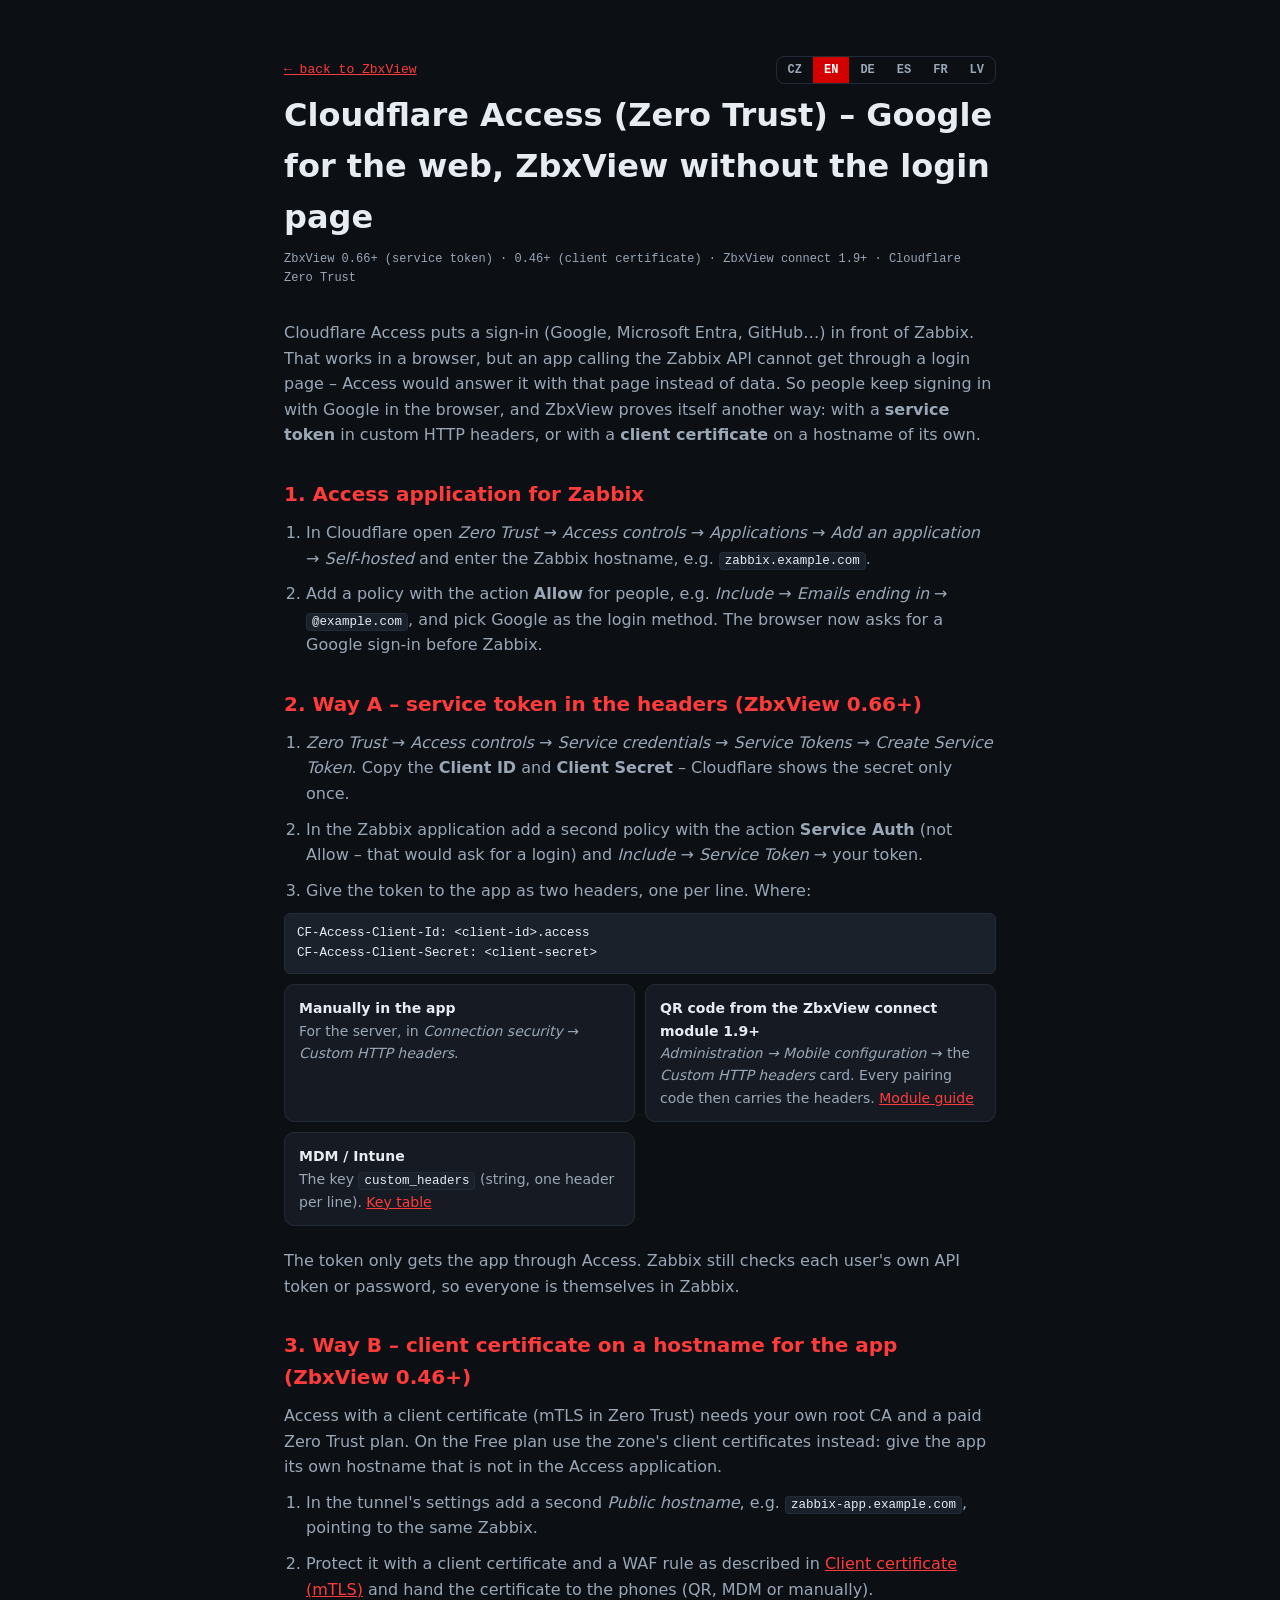
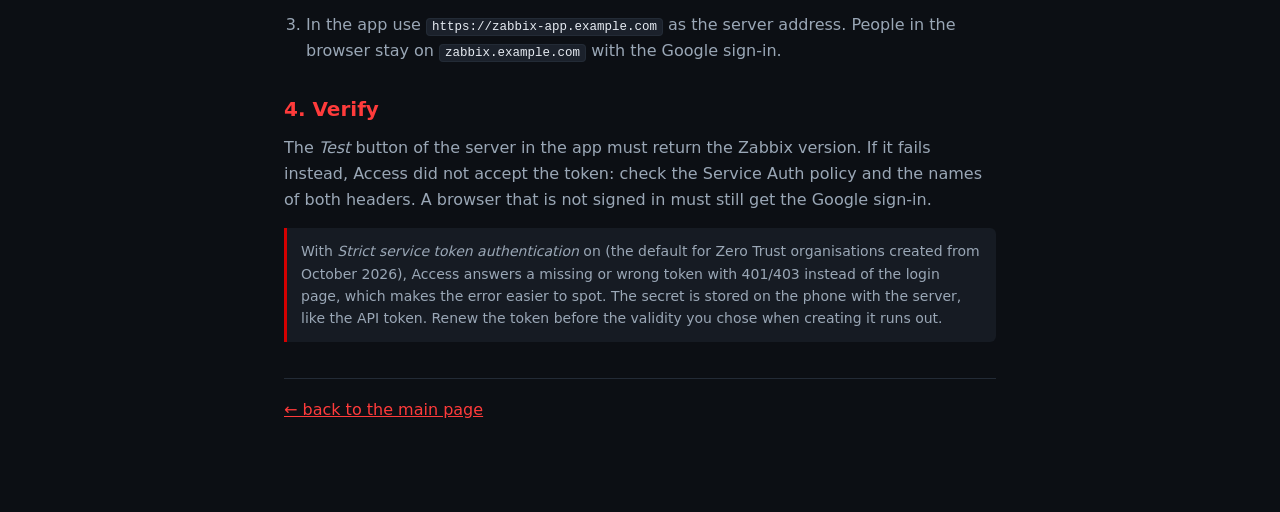
==== access.html @ 9a02b707 "Cloudflare Access guide: Google sign-in for the web, ZbxView with a service token in custom headers " ====
<!doctype html>
<html lang="cs">
<head>
  <meta charset="utf-8" />
  <meta name="viewport" content="width=device-width, initial-scale=1" />
  <title>ZbxView — Cloudflare Access (Zero Trust) – Google pro web, ZbxView bez přihlašovací stránky</title>
  <meta name="description" content="Zabbix za Cloudflare Access s přihlášením Googlem v prohlížeči a ZbxView se service tokenem ve vlastních hlavičkách nebo s klientským certifikátem." />
  <link rel="icon" href="assets/icon.png" />
  <link rel="stylesheet" href="styles.css" />
</head>
<body>
  <div class="doc">
    <div class="doc-top">
      <a class="back" href="index.html" data-i18n="back">← zpět na ZbxView</a>
      <div class="lang-switch">
        <button class="lang-opt" data-lang="cs">CZ</button>
        <button class="lang-opt" data-lang="en">EN</button>
        <button class="lang-opt" data-lang="de">DE</button>
        <button class="lang-opt" data-lang="es">ES</button>
        <button class="lang-opt" data-lang="fr">FR</button>
        <button class="lang-opt" data-lang="lv">LV</button>
      </div>
    </div>

    <h1 data-i18n="title">Cloudflare Access (Zero Trust) – Google pro web, ZbxView bez přihlašovací stránky</h1>
    <div class="updated">ZbxView 0.66+ (service token) · 0.46+ (client certificate) · ZbxView connect 1.9+ · Cloudflare Zero Trust</div>

    <p data-i18n="intro">Cloudflare Access postaví před Zabbix přihlášení (Google, Microsoft Entra, GitHub…). V prohlížeči to funguje, ale aplikace volající API Zabbixu přes přihlašovací stránku neprojde – Access by jí místo dat vrátil právě tu stránku. Lidé se proto v prohlížeči dál přihlašují Googlem a ZbxView se prokáže jinak: <strong>service tokenem</strong> ve vlastních HTTP hlavičkách, nebo <strong>klientským certifikátem</strong> na vlastním hostname.</p>

    <h2 data-i18n="s1_h">1. Aplikace Access pro Zabbix</h2>
    <ol>
      <li data-i18n="s1_1">V Cloudflare otevřete <em>Zero Trust</em> → <em>Access controls</em> → <em>Applications</em> → <em>Add an application</em> → <em>Self-hosted</em> a zadejte hostname Zabbixu, např. <code>zabbix.example.com</code>.</li>
      <li data-i18n="s1_2">Přidejte politiku s akcí <strong>Allow</strong> pro lidi, např. <em>Include</em> → <em>Emails ending in</em> → <code>@example.com</code>, a jako způsob přihlášení zvolte Google. Prohlížeč teď před Zabbixem chce přihlášení Googlem.</li>
    </ol>

    <h2 data-i18n="s2_h">2. Cesta A – service token v hlavičkách (ZbxView 0.66+)</h2>
    <ol>
      <li data-i18n="s2_1"><em>Zero Trust</em> → <em>Access controls</em> → <em>Service credentials</em> → <em>Service Tokens</em> → <em>Create Service Token</em>. Zkopírujte <strong>Client ID</strong> a <strong>Client Secret</strong> – secret Cloudflare ukáže jen jednou.</li>
      <li data-i18n="s2_2">V aplikaci Zabbixu přidejte druhou politiku s akcí <strong>Service Auth</strong> (ne Allow – ta by chtěla přihlášení) a <em>Include</em> → <em>Service Token</em> → váš token.</li>
      <li data-i18n="s2_3">Token předejte aplikaci jako dvě hlavičky, každou na vlastní řádek. Kudy:</li>
    </ol>
    <pre><code>CF-Access-Client-Id: &lt;client-id&gt;.access
CF-Access-Client-Secret: &lt;client-secret&gt;</code></pre>
    <ul class="caps">
      <li><strong data-i18n="s2_app_h">Ručně v aplikaci</strong><br><span data-i18n="s2_app_p">U serveru v sekci <em>Zabezpečení spojení</em> → <em>Vlastní HTTP hlavičky</em>.</span></li>
      <li><strong data-i18n="s2_qr_h">QR kód z modulu ZbxView connect 1.9+</strong><br><span data-i18n="s2_qr_p"><em>Administrace → Konfigurace telefonu</em> → karta <em>Vlastní HTTP hlavičky</em>. Hlavičky pak nese každý párovací kód. <a href="connect.html">Návod k modulu</a></span></li>
      <li><strong data-i18n="s2_mdm_h">MDM / Intune</strong><br><span data-i18n="s2_mdm_p">Klíč <code>custom_headers</code> (řetězec, jedna hlavička na řádek). <a href="mdm.html">Tabulka klíčů</a></span></li>
    </ul>
    <p data-i18n="s2_note">Token projde jen přes Access. Zabbix dál ověřuje API token nebo heslo každého uživatele, takže každý je v Zabbixu sám za sebe.</p>

    <h2 data-i18n="s3_h">3. Cesta B – klientský certifikát na hostname pro aplikaci (ZbxView 0.46+)</h2>
    <p data-i18n="s3_p">Access s klientským certifikátem (mTLS v Zero Trust) potřebuje vlastní kořenovou CA a placený plán Zero Trust. Na plánu Free použijte klientské certifikáty zóny: dejte aplikaci vlastní hostname, který v aplikaci Access není.</p>
    <ol>
      <li data-i18n="s3_1">V nastavení tunelu přidejte druhý veřejný hostname (<em>Public hostname</em>), např. <code>zabbix-app.example.com</code>, na stejný Zabbix.</li>
      <li data-i18n="s3_2">Ochraňte ho klientským certifikátem a pravidlem WAF podle návodu <a href="mtls.html">Klientský certifikát (mTLS)</a> a certifikát předejte telefonům (QR, MDM nebo ručně).</li>
      <li data-i18n="s3_3">V aplikaci zadejte jako adresu serveru <code>https://zabbix-app.example.com</code>. Lidé v prohlížeči zůstávají na <code>zabbix.example.com</code> s přihlášením Googlem.</li>
    </ol>

    <h2 data-i18n="s4_h">4. Ověření</h2>
    <p data-i18n="s4_p">Tlačítko <em>Otestovat</em> u serveru v aplikaci musí vrátit verzi Zabbixu. Když místo toho skončí chybou, Access token nepřijal: zkontrolujte politiku Service Auth a názvy obou hlaviček. Prohlížeč bez přihlášení musí dál dostat přihlášení Googlem.</p>
    <div class="note" data-i18n="note">Se zapnutým <em>Strict service token authentication</em> (u organizací Zero Trust založených od října 2026 výchozí) vrací Access při chybějícím nebo špatném tokenu 401/403 místo přihlašovací stránky, chyba se pak snáz pozná. Secret je v telefonu uložený u serveru stejně jako API token. Token obnovte před koncem platnosti, kterou jste zvolili při jeho vytvoření.</div>

    <p class="doc-foot"><a href="index.html" data-i18n="foot_back">← zpět na hlavní stránku</a></p>
  </div>

  <script>
  (function () {
    var EN = {
      "title": "Cloudflare Access (Zero Trust) – Google for the web, ZbxView without the login page",
      "intro": "Cloudflare Access puts a sign-in (Google, Microsoft Entra, GitHub…) in front of Zabbix. That works in a browser, but an app calling the Zabbix API cannot get through a login page – Access would answer it with that page instead of data. So people keep signing in with Google in the browser, and ZbxView proves itself another way: with a <strong>service token</strong> in custom HTTP headers, or with a <strong>client certificate</strong> on a hostname of its own.",
      "s1_h": "1. Access application for Zabbix",
      "s1_1": "In Cloudflare open <em>Zero Trust</em> → <em>Access controls</em> → <em>Applications</em> → <em>Add an application</em> → <em>Self-hosted</em> and enter the Zabbix hostname, e.g. <code>zabbix.example.com</code>.",
      "s1_2": "Add a policy with the action <strong>Allow</strong> for people, e.g. <em>Include</em> → <em>Emails ending in</em> → <code>@example.com</code>, and pick Google as the login method. The browser now asks for a Google sign-in before Zabbix.",
      "s2_h": "2. Way A – service token in the headers (ZbxView 0.66+)",
      "s2_1": "<em>Zero Trust</em> → <em>Access controls</em> → <em>Service credentials</em> → <em>Service Tokens</em> → <em>Create Service Token</em>. Copy the <strong>Client ID</strong> and <strong>Client Secret</strong> – Cloudflare shows the secret only once.",
      "s2_2": "In the Zabbix application add a second policy with the action <strong>Service Auth</strong> (not Allow – that would ask for a login) and <em>Include</em> → <em>Service Token</em> → your token.",
      "s2_3": "Give the token to the app as two headers, one per line. Where:",
      "s2_app_h": "Manually in the app",
      "s2_app_p": "For the server, in <em>Connection security</em> → <em>Custom HTTP headers</em>.",
      "s2_qr_h": "QR code from the ZbxView connect module 1.9+",
      "s2_qr_p": "<em>Administration → Mobile configuration</em> → the <em>Custom HTTP headers</em> card. Every pairing code then carries the headers. <a href=\"connect.html\">Module guide</a>",
      "s2_mdm_h": "MDM / Intune",
      "s2_mdm_p": "The key <code>custom_headers</code> (string, one header per line). <a href=\"mdm.html\">Key table</a>",
      "s2_note": "The token only gets the app through Access. Zabbix still checks each user's own API token or password, so everyone is themselves in Zabbix.",
      "s3_h": "3. Way B – client certificate on a hostname for the app (ZbxView 0.46+)",
      "s3_p": "Access with a client certificate (mTLS in Zero Trust) needs your own root CA and a paid Zero Trust plan. On the Free plan use the zone's client certificates instead: give the app its own hostname that is not in the Access application.",
      "s3_1": "In the tunnel's settings add a second <em>Public hostname</em>, e.g. <code>zabbix-app.example.com</code>, pointing to the same Zabbix.",
      "s3_2": "Protect it with a client certificate and a WAF rule as described in <a href=\"mtls.html\">Client certificate (mTLS)</a> and hand the certificate to the phones (QR, MDM or manually).",
      "s3_3": "In the app use <code>https://zabbix-app.example.com</code> as the server address. People in the browser stay on <code>zabbix.example.com</code> with the Google sign-in.",
      "s4_h": "4. Verify",
      "s4_p": "The <em>Test</em> button of the server in the app must return the Zabbix version. If it fails instead, Access did not accept the token: check the Service Auth policy and the names of both headers. A browser that is not signed in must still get the Google sign-in.",
      "note": "With <em>Strict service token authentication</em> on (the default for Zero Trust organisations created from October 2026), Access answers a missing or wrong token with 401/403 instead of the login page, which makes the error easier to spot. The secret is stored on the phone with the server, like the API token. Renew the token before the validity you chose when creating it runs out.",
      "back": "← back to ZbxView",
      "foot_back": "← back to the main page",
      "__title": "ZbxView — Cloudflare Access (Zero Trust) – Google for the web, ZbxView without the login page",
      "__desc": "Zabbix behind Cloudflare Access with Google sign-in in the browser, and ZbxView with a service token in custom headers or with a client certificate."
    };
    var DE = {
      "title": "Cloudflare Access (Zero Trust) – Google fürs Web, ZbxView ohne Anmeldeseite",
      "intro": "Cloudflare Access stellt eine Anmeldung (Google, Microsoft Entra, GitHub…) vor Zabbix. Im Browser funktioniert das, aber eine App, die die Zabbix-API aufruft, kommt durch keine Anmeldeseite – Access würde ihr statt Daten genau diese Seite liefern. Die Leute melden sich im Browser also weiter mit Google an, und ZbxView weist sich anders aus: mit einem <strong>Service-Token</strong> in eigenen HTTP-Headern oder mit einem <strong>Client-Zertifikat</strong> auf einem eigenen Hostnamen.",
      "s1_h": "1. Access-Anwendung für Zabbix",
      "s1_1": "Öffnen Sie in Cloudflare <em>Zero Trust</em> → <em>Access controls</em> → <em>Applications</em> → <em>Add an application</em> → <em>Self-hosted</em> und geben Sie den Zabbix-Hostnamen ein, z. B. <code>zabbix.example.com</code>.",
      "s1_2": "Fügen Sie eine Policy mit der Aktion <strong>Allow</strong> für Personen hinzu, z. B. <em>Include</em> → <em>Emails ending in</em> → <code>@example.com</code>, und wählen Sie Google als Anmeldemethode. Der Browser verlangt jetzt vor Zabbix eine Google-Anmeldung.",
      "s2_h": "2. Weg A – Service-Token in den Headern (ZbxView 0.66+)",
      "s2_1": "<em>Zero Trust</em> → <em>Access controls</em> → <em>Service credentials</em> → <em>Service Tokens</em> → <em>Create Service Token</em>. Kopieren Sie <strong>Client ID</strong> und <strong>Client Secret</strong> – das Secret zeigt Cloudflare nur einmal.",
      "s2_2": "Fügen Sie in der Zabbix-Anwendung eine zweite Policy mit der Aktion <strong>Service Auth</strong> hinzu (nicht Allow – das würde eine Anmeldung verlangen) und <em>Include</em> → <em>Service Token</em> → Ihr Token.",
      "s2_3": "Geben Sie der App das Token als zwei Header, je einer pro Zeile. Wo:",
      "s2_app_h": "Manuell in der App",
      "s2_app_p": "Beim Server unter <em>Verbindungssicherheit</em> → <em>Eigene HTTP-Header</em>.",
      "s2_qr_h": "QR-Code aus dem Modul ZbxView connect 1.9+",
      "s2_qr_p": "<em>Administration → Mobile configuration</em> → Karte <em>Custom HTTP headers</em>. Jeder Kopplungscode trägt dann die Header. <a href=\"connect.html\">Modulanleitung</a>",
      "s2_mdm_h": "MDM / Intune",
      "s2_mdm_p": "Der Schlüssel <code>custom_headers</code> (String, ein Header pro Zeile). <a href=\"mdm.html\">Schlüsseltabelle</a>",
      "s2_note": "Das Token bringt die App nur durch Access. Zabbix prüft weiter das API-Token oder Passwort jedes Nutzers, jeder ist in Zabbix also er selbst.",
      "s3_h": "3. Weg B – Client-Zertifikat auf einem Hostnamen für die App (ZbxView 0.46+)",
      "s3_p": "Access mit Client-Zertifikat (mTLS in Zero Trust) braucht eine eigene Root-CA und einen kostenpflichtigen Zero-Trust-Plan. Im Free-Plan nutzen Sie stattdessen die Client-Zertifikate der Zone: Geben Sie der App einen eigenen Hostnamen, der nicht in der Access-Anwendung steht.",
      "s3_1": "Fügen Sie in den Einstellungen des Tunnels einen zweiten <em>Public hostname</em> hinzu, z. B. <code>zabbix-app.example.com</code>, auf dasselbe Zabbix.",
      "s3_2": "Schützen Sie ihn mit Client-Zertifikat und WAF-Regel wie in <a href=\"mtls.html\">Client-Zertifikat (mTLS)</a> beschrieben und bringen Sie das Zertifikat auf die Telefone (QR, MDM oder manuell).",
      "s3_3": "Tragen Sie in der App <code>https://zabbix-app.example.com</code> als Serveradresse ein. Die Leute im Browser bleiben auf <code>zabbix.example.com</code> mit Google-Anmeldung.",
      "s4_h": "4. Prüfen",
      "s4_p": "<em>Testen</em> beim Server in der App muss die Zabbix-Version liefern. Schlägt es fehl, hat Access das Token nicht angenommen: Prüfen Sie die Service-Auth-Policy und die Namen beider Header. Ein nicht angemeldeter Browser muss weiter die Google-Anmeldung bekommen.",
      "note": "Mit <em>Strict service token authentication</em> (Standard bei Zero-Trust-Organisationen, die ab Oktober 2026 angelegt wurden) beantwortet Access ein fehlendes oder falsches Token mit 401/403 statt der Anmeldeseite, der Fehler ist dann leichter zu erkennen. Das Secret ist im Telefon beim Server gespeichert, wie das API-Token. Erneuern Sie das Token vor Ablauf der beim Anlegen gewählten Gültigkeit.",
      "back": "← zurück zu ZbxView",
      "foot_back": "← zurück zur Hauptseite",
      "__title": "ZbxView — Cloudflare Access (Zero Trust) – Google fürs Web, ZbxView ohne Anmeldeseite",
      "__desc": "Zabbix hinter Cloudflare Access mit Google-Anmeldung im Browser und ZbxView mit Service-Token in eigenen Headern oder mit Client-Zertifikat."
    };
    var ES = {
      "title": "Cloudflare Access (Zero Trust) – Google para la web, ZbxView sin página de inicio de sesión",
      "intro": "Cloudflare Access pone un inicio de sesión (Google, Microsoft Entra, GitHub…) delante de Zabbix. En el navegador funciona, pero una app que llama a la API de Zabbix no puede pasar por una página de inicio de sesión: Access le devolvería esa página en vez de datos. Así que la gente sigue entrando con Google en el navegador y ZbxView se identifica de otra forma: con un <strong>token de servicio</strong> en cabeceras HTTP personalizadas o con un <strong>certificado de cliente</strong> en un nombre de host propio.",
      "s1_h": "1. Aplicación de Access para Zabbix",
      "s1_1": "En Cloudflare abre <em>Zero Trust</em> → <em>Access controls</em> → <em>Applications</em> → <em>Add an application</em> → <em>Self-hosted</em> e introduce el nombre de host de Zabbix, p. ej. <code>zabbix.example.com</code>.",
      "s1_2": "Añade una política con la acción <strong>Allow</strong> para personas, p. ej. <em>Include</em> → <em>Emails ending in</em> → <code>@example.com</code>, y elige Google como método de inicio de sesión. El navegador pide ahora iniciar sesión con Google antes de Zabbix.",
      "s2_h": "2. Vía A – token de servicio en las cabeceras (ZbxView 0.66+)",
      "s2_1": "<em>Zero Trust</em> → <em>Access controls</em> → <em>Service credentials</em> → <em>Service Tokens</em> → <em>Create Service Token</em>. Copia el <strong>Client ID</strong> y el <strong>Client Secret</strong>: Cloudflare muestra el secreto una sola vez.",
      "s2_2": "En la aplicación de Zabbix añade una segunda política con la acción <strong>Service Auth</strong> (no Allow, que pediría iniciar sesión) e <em>Include</em> → <em>Service Token</em> → tu token.",
      "s2_3": "Pasa el token a la app como dos cabeceras, una por línea. Dónde:",
      "s2_app_h": "A mano en la app",
      "s2_app_p": "En el servidor, en <em>Seguridad de la conexión</em> → <em>Cabeceras HTTP personalizadas</em>.",
      "s2_qr_h": "Código QR del módulo ZbxView connect 1.9+",
      "s2_qr_p": "<em>Administración → Mobile configuration</em> → tarjeta <em>Custom HTTP headers</em>. Cada código de emparejamiento lleva entonces las cabeceras. <a href=\"connect.html\">Guía del módulo</a>",
      "s2_mdm_h": "MDM / Intune",
      "s2_mdm_p": "La clave <code>custom_headers</code> (cadena, una cabecera por línea). <a href=\"mdm.html\">Tabla de claves</a>",
      "s2_note": "El token solo hace pasar la app por Access. Zabbix sigue comprobando el token de API o la contraseña de cada usuario, así que cada uno es él mismo en Zabbix.",
      "s3_h": "3. Vía B – certificado de cliente en un nombre de host para la app (ZbxView 0.46+)",
      "s3_p": "Access con certificado de cliente (mTLS en Zero Trust) necesita una CA raíz propia y un plan de Zero Trust de pago. En el plan Free usa en su lugar los certificados de cliente de la zona: da a la app un nombre de host propio que no esté en la aplicación de Access.",
      "s3_1": "En la configuración del túnel añade un segundo <em>Public hostname</em>, p. ej. <code>zabbix-app.example.com</code>, hacia el mismo Zabbix.",
      "s3_2": "Protégelo con certificado de cliente y una regla WAF como se describe en <a href=\"mtls.html\">Certificado de cliente (mTLS)</a> y entrega el certificado a los teléfonos (QR, MDM o a mano).",
      "s3_3": "En la app usa <code>https://zabbix-app.example.com</code> como dirección del servidor. La gente en el navegador sigue en <code>zabbix.example.com</code> con inicio de sesión de Google.",
      "s4_h": "4. Verificación",
      "s4_p": "El botón <em>Probar</em> del servidor en la app debe devolver la versión de Zabbix. Si falla, Access no aceptó el token: revisa la política Service Auth y los nombres de las dos cabeceras. Un navegador sin sesión debe seguir recibiendo el inicio de sesión de Google.",
      "note": "Con <em>Strict service token authentication</em> activado (por defecto en las organizaciones de Zero Trust creadas desde octubre de 2026), Access responde a un token ausente o incorrecto con 401/403 en lugar de la página de inicio de sesión, y el error se reconoce mejor. El secreto se guarda en el teléfono junto al servidor, como el token de API. Renueva el token antes de que caduque la validez que elegiste al crearlo.",
      "back": "← volver a ZbxView",
      "foot_back": "← volver a la página principal",
      "__title": "ZbxView — Cloudflare Access (Zero Trust) – Google para la web, ZbxView sin página de inicio de sesión",
      "__desc": "Zabbix detrás de Cloudflare Access con inicio de sesión de Google en el navegador, y ZbxView con un token de servicio en cabeceras personalizadas o con certificado de cliente."
    };
    var FR = {
      "title": "Cloudflare Access (Zero Trust) – Google pour le web, ZbxView sans page de connexion",
      "intro": "Cloudflare Access place une connexion (Google, Microsoft Entra, GitHub…) devant Zabbix. Dans un navigateur cela fonctionne, mais une app qui appelle l’API de Zabbix ne peut pas passer une page de connexion : Access lui renverrait cette page au lieu des données. Les utilisateurs continuent donc de se connecter avec Google dans le navigateur, et ZbxView s’identifie autrement : avec un <strong>jeton de service</strong> dans des en-têtes HTTP personnalisés, ou avec un <strong>certificat client</strong> sur son propre nom d’hôte.",
      "s1_h": "1. Application Access pour Zabbix",
      "s1_1": "Dans Cloudflare, ouvrez <em>Zero Trust</em> → <em>Access controls</em> → <em>Applications</em> → <em>Add an application</em> → <em>Self-hosted</em> et saisissez le nom d’hôte de Zabbix, p. ex. <code>zabbix.example.com</code>.",
      "s1_2": "Ajoutez une politique avec l’action <strong>Allow</strong> pour les personnes, p. ex. <em>Include</em> → <em>Emails ending in</em> → <code>@example.com</code>, et choisissez Google comme méthode de connexion. Le navigateur demande désormais une connexion Google avant Zabbix.",
      "s2_h": "2. Voie A – jeton de service dans les en-têtes (ZbxView 0.66+)",
      "s2_1": "<em>Zero Trust</em> → <em>Access controls</em> → <em>Service credentials</em> → <em>Service Tokens</em> → <em>Create Service Token</em>. Copiez le <strong>Client ID</strong> et le <strong>Client Secret</strong> – Cloudflare n’affiche le secret qu’une seule fois.",
      "s2_2": "Dans l’application Zabbix, ajoutez une seconde politique avec l’action <strong>Service Auth</strong> (pas Allow, qui demanderait une connexion) et <em>Include</em> → <em>Service Token</em> → votre jeton.",
      "s2_3": "Donnez le jeton à l’app sous forme de deux en-têtes, un par ligne. Où :",
      "s2_app_h": "Manuellement dans l’app",
      "s2_app_p": "Pour le serveur, dans <em>Sécurité de la connexion</em> → <em>En-têtes HTTP personnalisés</em>.",
      "s2_qr_h": "QR code du module ZbxView connect 1.9+",
      "s2_qr_p": "<em>Administration → Mobile configuration</em> → la carte <em>Custom HTTP headers</em>. Chaque code d’appairage transporte alors les en-têtes. <a href=\"connect.html\">Guide du module</a>",
      "s2_mdm_h": "MDM / Intune",
      "s2_mdm_p": "La clé <code>custom_headers</code> (chaîne, un en-tête par ligne). <a href=\"mdm.html\">Tableau des clés</a>",
      "s2_note": "Le jeton ne fait que passer l’app à travers Access. Zabbix vérifie toujours le jeton d’API ou le mot de passe de chaque utilisateur : chacun reste lui-même dans Zabbix.",
      "s3_h": "3. Voie B – certificat client sur un nom d’hôte pour l’app (ZbxView 0.46+)",
      "s3_p": "Access avec certificat client (mTLS dans Zero Trust) exige votre propre AC racine et une offre Zero Trust payante. Avec l’offre Free, utilisez plutôt les certificats clients de la zone : donnez à l’app son propre nom d’hôte, absent de l’application Access.",
      "s3_1": "Dans les paramètres du tunnel, ajoutez un second <em>Public hostname</em>, p. ex. <code>zabbix-app.example.com</code>, vers le même Zabbix.",
      "s3_2": "Protégez-le avec un certificat client et une règle WAF comme décrit dans <a href=\"mtls.html\">Certificat client (mTLS)</a> et transmettez le certificat aux téléphones (QR, MDM ou manuellement).",
      "s3_3": "Dans l’app, utilisez <code>https://zabbix-app.example.com</code> comme adresse du serveur. Les utilisateurs du navigateur restent sur <code>zabbix.example.com</code> avec la connexion Google.",
      "s4_h": "4. Vérification",
      "s4_p": "Le bouton <em>Tester</em> du serveur dans l’app doit renvoyer la version de Zabbix. S’il échoue, Access n’a pas accepté le jeton : vérifiez la politique Service Auth et le nom des deux en-têtes. Un navigateur non connecté doit toujours recevoir la connexion Google.",
      "note": "Avec <em>Strict service token authentication</em> activé (par défaut pour les organisations Zero Trust créées depuis octobre 2026), Access répond à un jeton absent ou erroné par 401/403 au lieu de la page de connexion, ce qui rend l’erreur plus facile à repérer. Le secret est stocké sur le téléphone avec le serveur, comme le jeton d’API. Renouvelez le jeton avant la fin de la validité choisie à sa création.",
      "back": "← retour à ZbxView",
      "foot_back": "← retour à la page principale",
      "__title": "ZbxView — Cloudflare Access (Zero Trust) – Google pour le web, ZbxView sans page de connexion",
      "__desc": "Zabbix derrière Cloudflare Access avec connexion Google dans le navigateur, et ZbxView avec un jeton de service dans des en-têtes personnalisés ou un certificat client."
    };
    var LV = {
      "title": "Cloudflare Access (Zero Trust) – Google tīmeklim, ZbxView bez pieteikšanās lapas",
      "intro": "Cloudflare Access novieto pieteikšanos (Google, Microsoft Entra, GitHub…) pirms Zabbix. Pārlūkā tas darbojas, bet lietotne, kas izsauc Zabbix API, caur pieteikšanās lapu netiek – Access tai datu vietā atdotu tieši šo lapu. Tāpēc cilvēki pārlūkā joprojām piesakās ar Google, bet ZbxView apliecina sevi citādi: ar <strong>servisa marķieri</strong> pielāgotās HTTP galvenēs vai ar <strong>klienta sertifikātu</strong> savā resursdatora nosaukumā.",
      "s1_h": "1. Access lietotne Zabbix",
      "s1_1": "Cloudflare atveriet <em>Zero Trust</em> → <em>Access controls</em> → <em>Applications</em> → <em>Add an application</em> → <em>Self-hosted</em> un ievadiet Zabbix resursdatora nosaukumu, piem. <code>zabbix.example.com</code>.",
      "s1_2": "Pievienojiet politiku ar darbību <strong>Allow</strong> cilvēkiem, piem. <em>Include</em> → <em>Emails ending in</em> → <code>@example.com</code>, un kā pieteikšanās metodi izvēlieties Google. Pārlūks tagad pirms Zabbix prasa pieteikšanos ar Google.",
      "s2_h": "2. Ceļš A – servisa marķieris galvenēs (ZbxView 0.66+)",
      "s2_1": "<em>Zero Trust</em> → <em>Access controls</em> → <em>Service credentials</em> → <em>Service Tokens</em> → <em>Create Service Token</em>. Nokopējiet <strong>Client ID</strong> un <strong>Client Secret</strong> – noslēpumu Cloudflare parāda tikai vienreiz.",
      "s2_2": "Zabbix lietotnē pievienojiet otru politiku ar darbību <strong>Service Auth</strong> (nevis Allow – tā prasītu pieteikšanos) un <em>Include</em> → <em>Service Token</em> → jūsu marķieris.",
      "s2_3": "Nododiet marķieri lietotnei kā divas galvenes, katru savā rindā. Kur:",
      "s2_app_h": "Manuāli lietotnē",
      "s2_app_p": "Pie servera sadaļā <em>Savienojuma drošība</em> → <em>Pielāgotas HTTP galvenes</em>.",
      "s2_qr_h": "QR kods no ZbxView connect moduļa 1.9+",
      "s2_qr_p": "<em>Administrācija → Tālruņa konfigurācija</em> → kartīte <em>Pielāgotas HTTP galvenes</em>. Tad katrs savienošanas kods nes galvenes. <a href=\"connect.html\">Moduļa ceļvedis</a>",
      "s2_mdm_h": "MDM / Intune",
      "s2_mdm_p": "Atslēga <code>custom_headers</code> (virkne, viena galvene rindā). <a href=\"mdm.html\">Atslēgu tabula</a>",
      "s2_note": "Marķieris lietotni tikai ielaiž caur Access. Zabbix joprojām pārbauda katra lietotāja API marķieri vai paroli, tāpēc Zabbix katrs ir pats par sevi.",
      "s3_h": "3. Ceļš B – klienta sertifikāts lietotnes resursdatora nosaukumā (ZbxView 0.46+)",
      "s3_p": "Access ar klienta sertifikātu (mTLS Zero Trust vidē) prasa savu saknes CA un maksas Zero Trust plānu. Free plānā tā vietā izmantojiet zonas klienta sertifikātus: piešķiriet lietotnei savu resursdatora nosaukumu, kas nav Access lietotnē.",
      "s3_1": "Tuneļa iestatījumos pievienojiet otru <em>Public hostname</em>, piem. <code>zabbix-app.example.com</code>, uz to pašu Zabbix.",
      "s3_2": "Aizsargājiet to ar klienta sertifikātu un WAF noteikumu, kā aprakstīts ceļvedī <a href=\"mtls.html\">Klienta sertifikāts (mTLS)</a>, un nododiet sertifikātu tālruņiem (QR, MDM vai manuāli).",
      "s3_3": "Lietotnē kā servera adresi izmantojiet <code>https://zabbix-app.example.com</code>. Cilvēki pārlūkā paliek <code>zabbix.example.com</code> ar pieteikšanos ar Google.",
      "s4_h": "4. Pārbaude",
      "s4_p": "Pogai <em>Pārbaudīt</em> pie servera lietotnē jāatgriež Zabbix versija. Ja tā beidzas ar kļūdu, Access marķieri nepieņēma: pārbaudiet Service Auth politiku un abu galveņu nosaukumus. Nepieteiktam pārlūkam joprojām jāsaņem pieteikšanās ar Google.",
      "note": "Ar ieslēgtu <em>Strict service token authentication</em> (noklusējums Zero Trust organizācijām, kas izveidotas kopš 2026. gada oktobra) Access uz trūkstošu vai nepareizu marķieri atbild ar 401/403 pieteikšanās lapas vietā, tāpēc kļūdu ir vieglāk pamanīt. Noslēpums tālrunī tiek glabāts pie servera tāpat kā API marķieris. Atjaunojiet marķieri pirms tā izveidē izvēlētā derīguma beigām.",
      "back": "← atpakaļ uz ZbxView",
      "foot_back": "← atpakaļ uz galveno lapu",
      "__title": "ZbxView — Cloudflare Access (Zero Trust) – Google tīmeklim, ZbxView bez pieteikšanās lapas",
      "__desc": "Zabbix aiz Cloudflare Access ar pieteikšanos ar Google pārlūkā un ZbxView ar servisa marķieri pielāgotās galvenēs vai ar klienta sertifikātu."
    };
    var DICTS = { en: EN, de: DE, es: ES, fr: FR, lv: LV };
    var htmlEl = document.documentElement;
    var descEl = document.querySelector('meta[name="description"]');
    htmlEl.__csTitle = document.title;
    htmlEl.__csDesc = descEl ? descEl.getAttribute('content') : '';

    function apply(lang) {
      // cs is the markup itself; a language this page has no text for reads English
      var dict = DICTS[lang] || (lang === 'cs' ? null : EN);
      var nodes = document.querySelectorAll('[data-i18n]');
      for (var i = 0; i < nodes.length; i++) {
        var el = nodes[i], key = el.getAttribute('data-i18n');
        if (el.__cs == null) el.__cs = el.innerHTML;
        el.innerHTML = (dict && dict[key] != null) ? dict[key] : el.__cs;
      }
      document.title = dict ? dict.__title : htmlEl.__csTitle;
      if (descEl) descEl.setAttribute('content', dict ? dict.__desc : htmlEl.__csDesc);
      htmlEl.lang = lang;
      try { localStorage.setItem('zbxlang', lang); } catch (e) {}
      var opts = document.querySelectorAll('.lang-opt');
      for (var j = 0; j < opts.length; j++) opts[j].classList.toggle('active', opts[j].dataset.lang === lang);
    }
    var opts = document.querySelectorAll('.lang-opt');
    for (var k = 0; k < opts.length; k++) {
      opts[k].addEventListener('click', function () { apply(this.dataset.lang); });
    }
    var saved; try { saved = localStorage.getItem('zbxlang'); } catch (e) {}
    var nav = (navigator.language || '').slice(0, 2).toLowerCase();
    var lang = saved
      || (nav === 'cs' || nav === 'sk' ? 'cs' : (DICTS[nav] ? nav : 'en'));
    apply(lang);
  })();
  </script>
</body>
</html>
---- styles.css ----
/* ZbxView — landing page. IT / Zabbix monitoring theme.
   Single self-contained stylesheet, no external fonts or CDNs. */

:root {
  --red: #d40000;
  --red-soft: #ff3b3b;
  --bg: #0c0f14;
  --bg-2: #11151c;
  --card: #161b23;
  --card-2: #1b212b;
  --line: #232b36;
  --text: #e7ecf3;
  --muted: #9aa7b6;
  --ok: #2ecc71;
  --warn: #f1c40f;
  --mono: ui-monospace, "SF Mono", "JetBrains Mono", Menlo, Consolas, monospace;
  --sans: system-ui, -apple-system, "Segoe UI", Roboto, Helvetica, Arial, sans-serif;
}

* { box-sizing: border-box; margin: 0; padding: 0; }

html { scroll-behavior: smooth; }

body {
  font-family: var(--sans);
  color: var(--text);
  background: var(--bg);
  line-height: 1.6;
  -webkit-font-smoothing: antialiased;
  overflow-x: hidden;
}

a { color: inherit; text-decoration: none; }

.wrap { max-width: 1080px; margin: 0 auto; padding: 0 24px; }

/* ---------- top nav ---------- */
header.nav {
  position: sticky; top: 0; z-index: 50;
  background: rgba(12, 15, 20, 0.82);
  backdrop-filter: blur(10px);
  border-bottom: 1px solid var(--line);
}
.nav .wrap { display: flex; align-items: center; justify-content: space-between; gap: 24px; height: 62px; max-width: 1360px; }
.brand { flex: none; }
.brand { display: flex; align-items: center; gap: 10px; font-weight: 700; letter-spacing: .2px; }
.brand img { width: 30px; height: 30px; border-radius: 7px; }
.brand b { color: var(--red-soft); }
.nav nav { display: flex; gap: 22px; font-size: 14px; min-width: 0; }
.nav nav a { color: var(--muted); transition: color .15s; white-space: nowrap; }
@media (max-width: 1240px) { .nav nav { gap: 15px; font-size: 13px; } }
@media (max-width: 1080px) { .nav nav { display: none; } }
.nav nav a:hover { color: var(--text); }
.lang-switch { display: inline-flex; border: 1px solid var(--line); border-radius: 8px; overflow: hidden; flex: none; }
.lang-opt { border: none; background: transparent; color: var(--muted); font-family: var(--mono); font-size: 12px; font-weight: 700; padding: 6px 11px; cursor: pointer; transition: color .15s, background .15s; }
.lang-opt:hover { color: var(--text); }
.lang-opt.active { background: var(--red); color: #fff; }

/* ---------- hero ---------- */
.hero {
  position: relative;
  padding: 88px 0 72px;
  background:
    radial-gradient(900px 380px at 80% -10%, rgba(212,0,0,.18), transparent 60%),
    linear-gradient(180deg, var(--bg-2), var(--bg));
  overflow: hidden;
}
/* faint monitoring-grid backdrop */
.hero::before {
  content: ""; position: absolute; inset: 0; opacity: .5;
  background-image:
    linear-gradient(var(--line) 1px, transparent 1px),
    linear-gradient(90deg, var(--line) 1px, transparent 1px);
  background-size: 42px 42px;
  mask-image: radial-gradient(700px 320px at 30% 0%, #000 0%, transparent 75%);
}
.hero .wrap { position: relative; display: grid; grid-template-columns: 1.1fr .9fr; gap: 40px; align-items: center; }
@media (max-width: 820px) { .hero .wrap { grid-template-columns: 1fr; text-align: center; } }

.eyebrow {
  display: inline-flex; align-items: center; gap: 8px;
  font-family: var(--mono); font-size: 12px; color: var(--red-soft);
  border: 1px solid rgba(212,0,0,.35); background: rgba(212,0,0,.08);
  padding: 5px 12px; border-radius: 999px; margin-bottom: 20px;
}
.eyebrow .dot { width: 8px; height: 8px; border-radius: 50%; background: var(--ok); box-shadow: 0 0 10px var(--ok); }
.hero h1 { font-size: clamp(34px, 5vw, 52px); line-height: 1.08; letter-spacing: -1px; }
.hero h1 span { color: var(--red-soft); }
.hero p.lead { color: var(--muted); font-size: 18px; margin: 18px 0 28px; max-width: 46ch; }
@media (max-width: 820px) { .hero p.lead { margin-inline: auto; } }

.cta { display: flex; gap: 14px; flex-wrap: wrap; }
@media (max-width: 820px) { .cta { justify-content: center; } }
.btn {
  display: inline-flex; align-items: center; gap: 10px;
  padding: 13px 22px; border-radius: 12px; font-weight: 600; font-size: 15px;
  transition: transform .12s, box-shadow .12s, background .15s;
}
.btn-primary { background: var(--red); color: #fff; box-shadow: 0 8px 24px rgba(212,0,0,.35); }
.btn-primary:hover { transform: translateY(-2px); box-shadow: 0 12px 30px rgba(212,0,0,.45); }
.btn-ghost { border: 1px solid var(--line); color: var(--text); background: var(--card); }
.btn-ghost:hover { border-color: var(--muted); }
.btn small { font-weight: 400; opacity: .8; font-size: 11px; }
.platform { margin-top: 16px; font-family: var(--mono); font-size: 13px; color: var(--muted); }

/* phone mockup */
.phone {
  justify-self: center;
  width: 260px; height: 540px; border-radius: 36px;
  background: linear-gradient(160deg, #1d2430, #0e1218);
  border: 1px solid var(--line);
  box-shadow: 0 30px 80px rgba(0,0,0,.55), inset 0 0 0 6px #0a0d12;
  padding: 16px; position: relative;
}
.phone::before { content: ""; position: absolute; top: 14px; left: 50%; transform: translateX(-50%); width: 90px; height: 6px; border-radius: 3px; background: #2a3340; }
.phone .screen { height: 100%; border-radius: 22px; background: var(--bg); overflow: hidden; display: flex; flex-direction: column; }
.phone .bar { background: var(--red); color: #fff; font-weight: 700; padding: 26px 16px 12px; display: flex; align-items: center; gap: 8px; font-size: 15px; }
.phone .bar img { width: 20px; height: 20px; border-radius: 5px; }
.rows { padding: 10px; display: flex; flex-direction: column; gap: 8px; }
.prow { background: var(--card); border: 1px solid var(--line); border-left: 4px solid var(--sev); border-radius: 9px; padding: 9px 11px; }
.prow .t { font-size: 12px; font-weight: 600; }
.prow .m { font-family: var(--mono); font-size: 10px; color: var(--muted); margin-top: 2px; }
.prow.disaster { --sev: #e45959; }
.prow.high     { --sev: #e97659; }
.prow.warning  { --sev: #f2c94c; }
.prow.average  { --sev: #ffa059; }
.prow.info     { --sev: #7499ff; }

/* ---------- section shell ---------- */
section { padding: 72px 0; }
.section-head { text-align: center; max-width: 640px; margin: 0 auto 44px; }
.section-head .tag { font-family: var(--mono); font-size: 12px; color: var(--red-soft); letter-spacing: 2px; text-transform: uppercase; }
.section-head h2 { font-size: clamp(26px, 3.5vw, 36px); margin: 10px 0 12px; letter-spacing: -.5px; }
.section-head p { color: var(--muted); }

/* features grid */
.grid { display: grid; grid-template-columns: repeat(3, 1fr); gap: 18px; }
@media (max-width: 820px) { .grid { grid-template-columns: 1fr 1fr; } }
@media (max-width: 560px) { .grid { grid-template-columns: 1fr; } }
.feat {
  background: linear-gradient(180deg, var(--card), var(--bg-2));
  border: 1px solid var(--line); border-radius: 16px; padding: 22px;
  transition: transform .14s, border-color .14s;
}
.feat:hover { transform: translateY(-3px); border-color: rgba(212,0,0,.4); }
.feat .ico { width: 42px; height: 42px; border-radius: 11px; display: grid; place-items: center; font-size: 20px; background: rgba(212,0,0,.12); border: 1px solid rgba(212,0,0,.3); margin-bottom: 14px; }
.feat h3 { font-size: 16px; margin-bottom: 6px; }
.feat p { color: var(--muted); font-size: 14px; }

/* screenshots — environment tabs */
.shot-tabs { display: flex; justify-content: center; gap: 10px; flex-wrap: wrap; margin-bottom: 30px; }
.shot-tab {
  display: inline-flex; align-items: center; gap: 8px; cursor: pointer;
  padding: 9px 16px; border-radius: 12px; font-size: 14px; font-weight: 600;
  color: var(--muted); background: var(--card); border: 1px solid var(--line);
  transition: color .15s, background .15s, border-color .15s, box-shadow .15s;
}
.shot-tab svg { width: 20px; height: 20px; }
.shot-tab:hover { color: var(--text); border-color: var(--muted); }
.shot-tab.active { color: #fff; background: var(--red); border-color: var(--red); box-shadow: 0 6px 18px rgba(212,0,0,.32); }
.shots-empty { text-align: center; color: var(--muted); font-family: var(--mono); font-size: 13px; }

/* screenshots — small auto-rotating preview (up to 3 at once); click to enlarge */
.car-stage { display: flex; justify-content: center; align-items: center; gap: 16px; flex-wrap: wrap; min-height: 10px; }
.car-stage .frame { margin: 0; flex: 0 0 auto; animation: shotfade .35s ease; }
@keyframes shotfade { from { opacity: 0; } to { opacity: 1; } }
.frame { margin: 0; }
.frame-screen { overflow: hidden; background: #000; }
.frame-screen img { display: block; width: 100%; height: 100%; object-fit: cover; -webkit-user-drag: none; user-select: none; cursor: zoom-in;
  transition: opacity .18s ease; }
/* rotation cross-fades the screenshot only — the device frame stays put */
.frame-screen img.swapping { opacity: 0; }
/* small preview sizes (click enlarges to full screen) */
.car-stage .frame-phone { width: min(62vw, 270px); }
.car-stage .frame-tablet { width: min(88vw, 620px); }
.car-stage .frame-tv { width: min(88vw, 700px); }
/* dots — click to jump between shots */
.car-dots { display: flex; justify-content: center; gap: 8px; margin-top: 22px; flex-wrap: wrap; }
.car-dots[hidden] { display: none; }
.car-dot { width: 9px; height: 9px; padding: 0; border: none; border-radius: 50%; cursor: pointer; background: var(--line); transition: background .15s, transform .15s; }
.car-dot:hover { background: var(--muted); }
.car-dot.active { background: var(--red); transform: scale(1.3); }

/* tablet: landscape 16:10 slab with a front-camera dot on the bezel */
.frame-tablet {
  position: relative;
  background: linear-gradient(160deg, #1d2430, #0e1218);
  border: 1px solid #2a3340; border-radius: 20px; padding: 14px 20px;
  box-shadow: 0 24px 60px rgba(0,0,0,.5);
}
.frame-tablet .frame-screen { aspect-ratio: 16 / 10; border-radius: 6px; }
.frame-tablet::before { content: ""; position: absolute; top: 50%; right: 8px; transform: translateY(-50%); width: 5px; height: 5px; border-radius: 50%; background: #3a4552; }

/* phone: portrait slab with a speaker notch */
.frame-phone {
  position: relative;
  background: linear-gradient(160deg, #1d2430, #0e1218);
  border: 1px solid #2a3340; border-radius: 30px; padding: 12px;
  box-shadow: 0 24px 60px rgba(0,0,0,.5);
}
.frame-phone .frame-screen { aspect-ratio: 1080 / 2520; border-radius: 20px; }
.frame-phone::before { content: ""; position: absolute; top: 20px; left: 50%; transform: translateX(-50%); width: 56px; height: 5px; border-radius: 3px; background: #3a4552; z-index: 2; }

/* hero phone: real shot26 screenshot, anchored to the top so the bottom ~11%
   (AdMob banner + Android navigation bar) is cropped out of view. */
.hero-phone { justify-self: center; width: 290px; }
.hero-phone .frame-screen { aspect-ratio: 1080 / 2250; }
.hero-phone .frame-screen img { object-position: top; }

/* watch: round Wear OS bezel with a side crown */
.frame-watch {
  position: relative;
  background: radial-gradient(120% 120% at 30% 25%, #232c38, #0c1016);
  border: 1px solid #2a3340; border-radius: 50%; padding: 10px;
  box-shadow: 0 18px 44px rgba(0,0,0,.5);
}
.frame-watch .frame-screen { aspect-ratio: 1 / 1; border-radius: 50%; overflow: hidden; background: #000; }
.frame-watch .frame-crown { position: absolute; right: -5px; top: 50%; transform: translateY(-50%); width: 6px; height: 26px; border-radius: 3px; background: #3a4552; }
.car-stage .frame-watch { width: min(62vw, 290px); }

/* Wear OS note under the gallery */
.wear-note { margin: 18px auto 0; max-width: 720px; text-align: center; color: var(--muted, #9aa7b6); font-size: 14px; line-height: 1.55; }
.wear-note strong { color: var(--text, #e6ebf0); }

/* tv: 16:9 panel on a stand */
.frame-tv { text-align: center; }
.frame-tv .frame-body {
  background: linear-gradient(160deg, #1d2430, #0e1218);
  border: 1px solid #2a3340; border-radius: 12px; padding: 12px;
  box-shadow: 0 24px 60px rgba(0,0,0,.5);
}
.frame-tv .frame-screen { aspect-ratio: 16 / 9; border-radius: 3px; }
.frame-tv .frame-stand { width: 64px; height: 12px; margin: 0 auto; background: #2a3340; }
.frame-tv .frame-foot { width: 130px; height: 7px; margin: 0 auto; background: #232b36; border-radius: 0 0 4px 4px; }

/* screenshots — click to enlarge (lightbox) */
.frame-screen img { cursor: zoom-in; }
.shots.dragging .frame-screen img { cursor: grabbing; }
.lightbox {
  position: fixed; inset: 0; z-index: 100;
  display: grid; place-items: center; padding: 24px;
  background: rgba(6, 8, 11, .92); backdrop-filter: blur(4px);
  opacity: 0; transition: opacity .18s;
}
.lightbox.open { opacity: 1; }
/* must override the author display:grid above, else the invisible overlay
   covers the page and swallows every click */
.lightbox[hidden] { display: none; }
.lightbox img { max-width: 96vw; max-height: 92vh; border-radius: 10px; box-shadow: 0 30px 80px rgba(0,0,0,.6); }
.lightbox-close {
  position: absolute; top: 18px; right: 22px; width: 44px; height: 44px;
  border: none; border-radius: 50%; cursor: pointer;
  background: rgba(255,255,255,.12); color: #fff; font-size: 26px; line-height: 1;
  transition: background .15s;
}
.lightbox-close:hover { background: rgba(255,255,255,.24); }
.lightbox-nav {
  position: absolute; top: 50%; transform: translateY(-50%);
  width: 52px; height: 52px; border-radius: 50%; cursor: pointer; border: none;
  background: rgba(255,255,255,.12); color: #fff; font-size: 30px; line-height: 1;
  display: grid; place-items: center; transition: background .15s;
}
.lightbox-nav:hover { background: rgba(255,255,255,.24); }
.lightbox-prev { left: 18px; }
.lightbox-next { right: 18px; }
.lightbox-nav[hidden] { display: none; }

/* pricing / editions */
.editions { display: grid; grid-template-columns: 1fr 1fr; gap: 20px; max-width: 760px; margin: 0 auto; }
@media (max-width: 640px) { .editions { grid-template-columns: 1fr; } }
.edition { background: var(--card); border: 1px solid var(--line); border-radius: 18px; padding: 28px; position: relative; }
.edition.pro { border-color: rgba(212,0,0,.5); box-shadow: 0 10px 40px rgba(212,0,0,.15); }
.edition .badge { position: absolute; top: -12px; right: 20px; background: var(--red); color: #fff; font-size: 11px; font-weight: 700; padding: 4px 12px; border-radius: 999px; }
.edition h3 { font-size: 20px; }
.edition .price { font-size: 28px; font-weight: 800; margin: 8px 0 4px; }
.edition .price small { font-size: 13px; font-weight: 400; color: var(--muted); }
.edition ul { list-style: none; margin-top: 16px; display: flex; flex-direction: column; gap: 10px; }
.edition li { font-size: 14px; color: var(--muted); display: flex; gap: 10px; }
.edition li::before { content: "✓"; color: var(--ok); font-weight: 700; }

/* enterprise CTA + enquiry form */
.ent-cta { text-align: center; margin-top: 34px; }
.ent-cta > p { color: var(--muted); margin-bottom: 16px; font-size: 15px; }
.ent-form { max-width: 520px; margin: 0 auto; display: flex; flex-direction: column; gap: 12px; text-align: left; }
.ent-form-row { display: flex; gap: 12px; }
@media (max-width: 480px) { .ent-form-row { flex-direction: column; } }
.ent-form input, .ent-form textarea {
  width: 100%; font: inherit; font-size: 16px; color: var(--text);
  background: var(--card); border: 1px solid var(--line); border-radius: 10px;
  padding: 13px 15px; outline: none; transition: border-color .15s;
}
.ent-form select {
  width: 100%; font: inherit; font-size: 16px; color: var(--text);
  background: var(--card); border: 1px solid var(--line); border-radius: 10px;
  padding: 13px 15px; outline: none; cursor: pointer; transition: border-color .15s;
}
/* dark dropdown list (honoured by Chrome/Firefox on most platforms) */
.ent-form select option { background: var(--card-2); color: var(--text); }
.ent-form input:focus, .ent-form textarea:focus, .ent-form select:focus { border-color: var(--red-soft); }
.ent-form .btn { font-size: 16px; }
.ent-form textarea { resize: vertical; min-height: 96px; }
.ent-form .btn { align-self: flex-start; border: none; cursor: pointer; }
.ent-form .hp { position: absolute; left: -9999px; width: 1px; height: 1px; opacity: 0; }
.ent-form-status { font-size: 14px; margin: 0; }
.ent-form-alt { text-align: center; color: var(--muted); font-size: 13px; margin-top: 14px; }
.ent-form-alt a { color: var(--red-soft); }
/* contact form inside the About section (left-aligned, not centered) */
.about-contact { margin-top: 26px; }
.about-contact h3 { font-size: 16px; margin-bottom: 12px; }
.about-contact .ent-form { margin: 0; max-width: 480px; }
@media (max-width: 640px) { .about-contact .ent-form { margin: 0 auto; } }

/* about me */
.about { display: grid; grid-template-columns: 180px 1fr; gap: 34px; align-items: center; max-width: 820px; margin: 0 auto; }
@media (max-width: 640px) { .about { grid-template-columns: 1fr; text-align: center; justify-items: center; } }
.about img { width: 160px; height: 160px; border-radius: 20px; border: 1px solid var(--line); background: #fff; padding: 10px; }
.about h2 { font-size: 26px; margin-bottom: 6px; }
.about .role { font-family: var(--mono); color: var(--red-soft); font-size: 13px; margin-bottom: 14px; }
.about p { color: var(--muted); margin-bottom: 12px; }
.about .links { display: flex; gap: 12px; flex-wrap: wrap; }
@media (max-width: 640px) { .about .links { justify-content: center; } }
.chip { display: inline-flex; align-items: center; gap: 8px; border: 1px solid var(--line); background: var(--card); padding: 8px 14px; border-radius: 10px; font-size: 13px; }
.chip:hover { border-color: var(--red-soft); }
.chip-cert { border-color: rgba(212,0,0,.5); background: rgba(212,0,0,.08); color: var(--text); cursor: default; }

/* footer */
footer { border-top: 1px solid var(--line); background: var(--bg-2); padding: 40px 0; }
footer .wrap { display: flex; justify-content: space-between; align-items: center; flex-wrap: wrap; gap: 16px; }
footer .brand { font-size: 15px; }
footer .fl { display: flex; gap: 22px; font-size: 13px; color: var(--muted); }
footer .fl a:hover { color: var(--text); }
footer .cp { width: 100%; color: var(--muted); font-size: 12px; }
footer .disc { width: 100%; color: #5c6675; font-size: 11px; line-height: 1.5; }

/* privacy page */
.doc { max-width: 760px; margin: 0 auto; padding: 56px 24px 80px; }
.doc h1 { font-size: 32px; margin-bottom: 6px; }
.doc .updated { color: var(--muted); font-family: var(--mono); font-size: 12px; margin-bottom: 32px; }
.doc h2 { font-size: 20px; margin: 30px 0 10px; color: var(--red-soft); }
.doc p, .doc li { color: var(--muted); margin-bottom: 10px; }
.doc ul { padding-left: 22px; }
.doc p.caps-h { color: var(--text); font-weight: 600; }
.doc ul.caps { list-style: none; padding: 0; display: grid; grid-template-columns: repeat(2, 1fr); gap: 10px; margin: 6px 0 22px; }
.doc ul.caps li { background: var(--card); border: 1px solid var(--line); border-radius: 10px; padding: 12px 14px; margin: 0; font-size: 14px; }
.doc ul.caps li strong { color: var(--text); }
@media (max-width: 640px) { .doc ul.caps { grid-template-columns: 1fr; } }
.ent-more { text-align: center; margin-top: 18px; }
.ent-more a { color: var(--red-soft); font-weight: 600; }
.ent-more a:hover { text-decoration: underline; }
.doc a { color: var(--red-soft); text-decoration: underline; }
.back { display: inline-block; margin-bottom: 24px; font-family: var(--mono); font-size: 13px; color: var(--muted); }
.back:hover { color: var(--text); }
.doc-top { display: flex; align-items: center; justify-content: space-between; gap: 12px; margin-bottom: 6px; }
.doc-top .back { margin-bottom: 0; }

/* MDM guide: numbered steps, a key table and a callout. */
.doc ol { padding-left: 22px; margin-bottom: 10px; }
.doc code { font-family: var(--mono); font-size: 12.5px; color: var(--text);
  background: var(--card-2); border: 1px solid var(--line); border-radius: 4px;
  padding: 1px 5px; white-space: nowrap; }

/* A command example: keeps its line breaks and scrolls on a phone rather
   than wrapping a shell command into nonsense. */
.doc pre { font-family: var(--mono); font-size: 12.5px; color: var(--text);
  background: var(--card-2); border: 1px solid var(--line); border-radius: 6px;
  padding: 10px 12px; margin: 10px 0; overflow-x: auto; line-height: 1.55; }
.doc pre code { background: none; border: 0; padding: 0; white-space: pre; }

/* The key column must not wrap; on a phone the table scrolls instead. */
.tbl { width: 100%; border-collapse: collapse; margin: 14px 0 6px;
  display: block; overflow-x: auto; }
.tbl th, .tbl td { border: 1px solid var(--line); padding: 8px 10px;
  text-align: left; vertical-align: top; font-size: 14px; color: var(--muted); }
.tbl th { background: var(--card); color: var(--text); font-size: 12px;
  text-transform: uppercase; letter-spacing: .05em; white-space: nowrap; }
.tbl td:first-child { white-space: nowrap; }

.note { border-left: 3px solid var(--red); background: var(--card);
  padding: 12px 14px; margin: 16px 0; color: var(--muted); font-size: 14px;
  border-radius: 0 6px 6px 0; }

.doc-foot { margin-top: 36px; padding-top: 18px; border-top: 1px solid var(--line); }
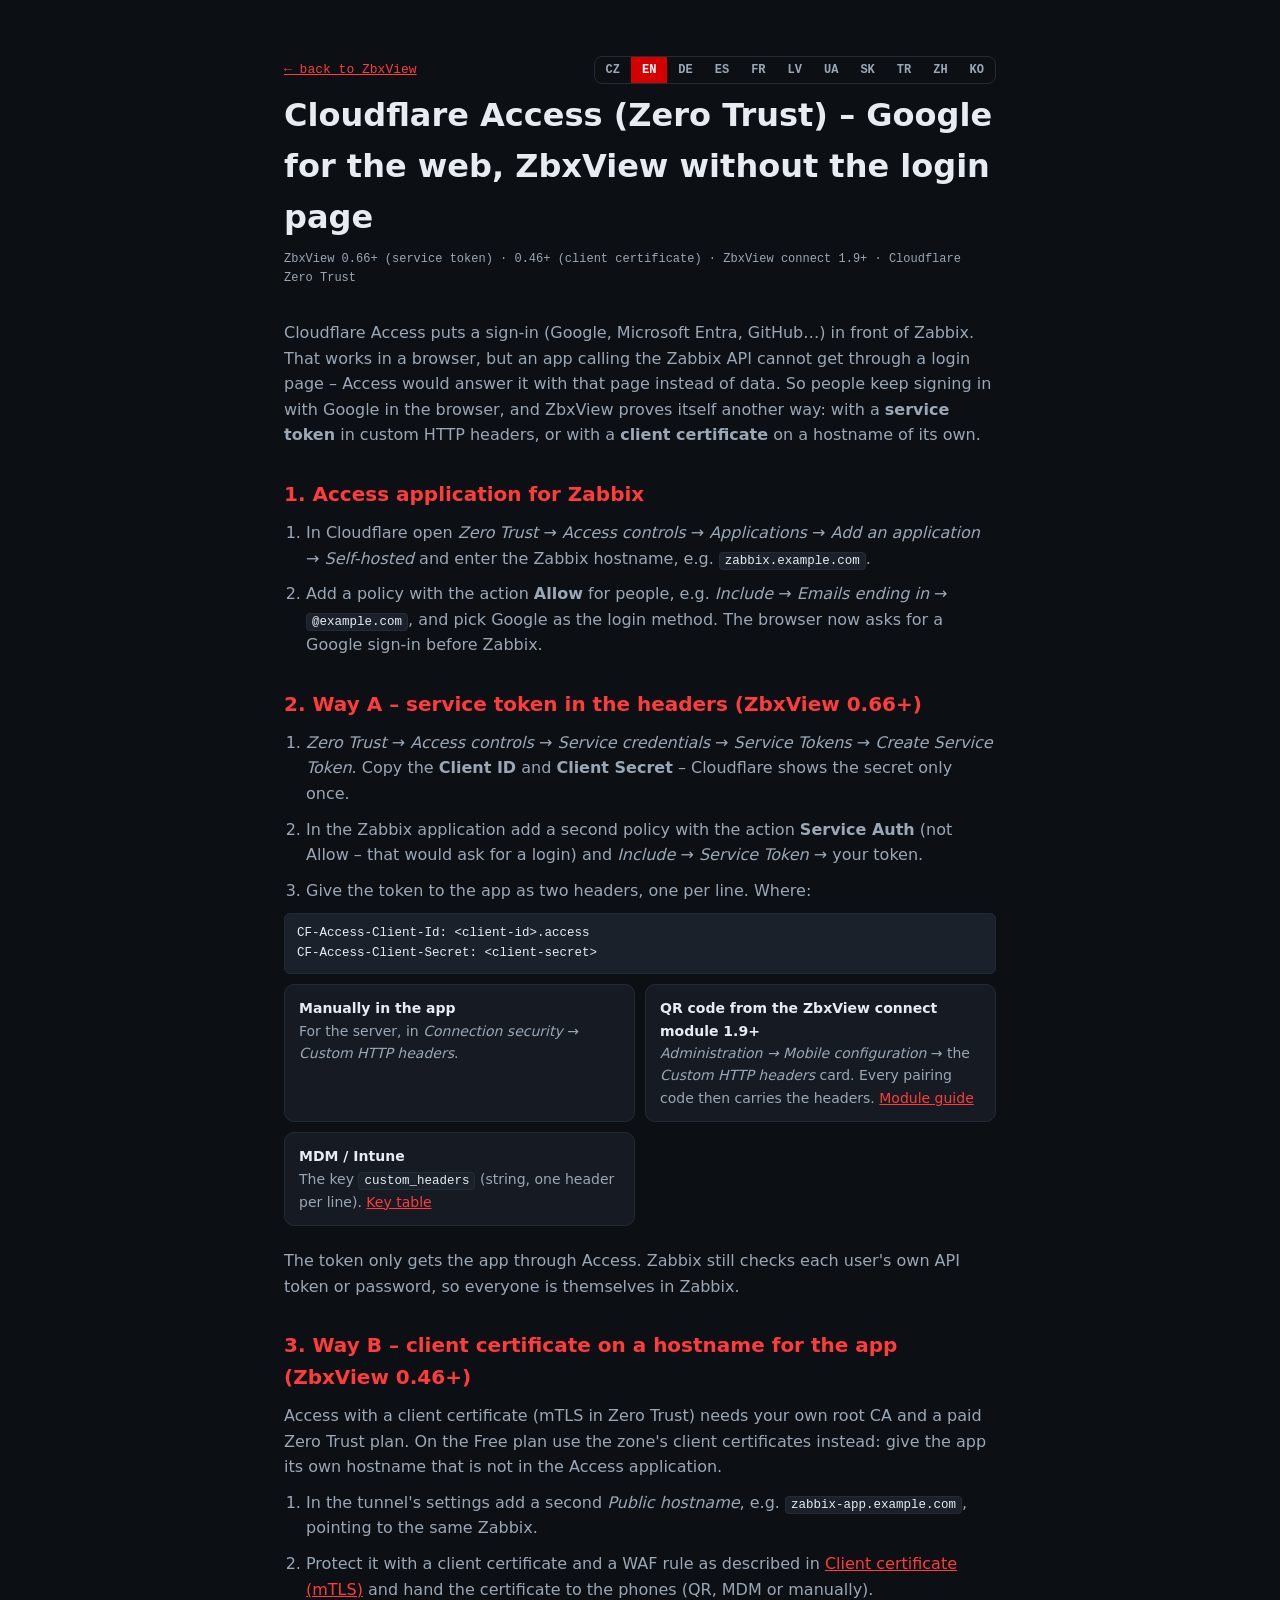
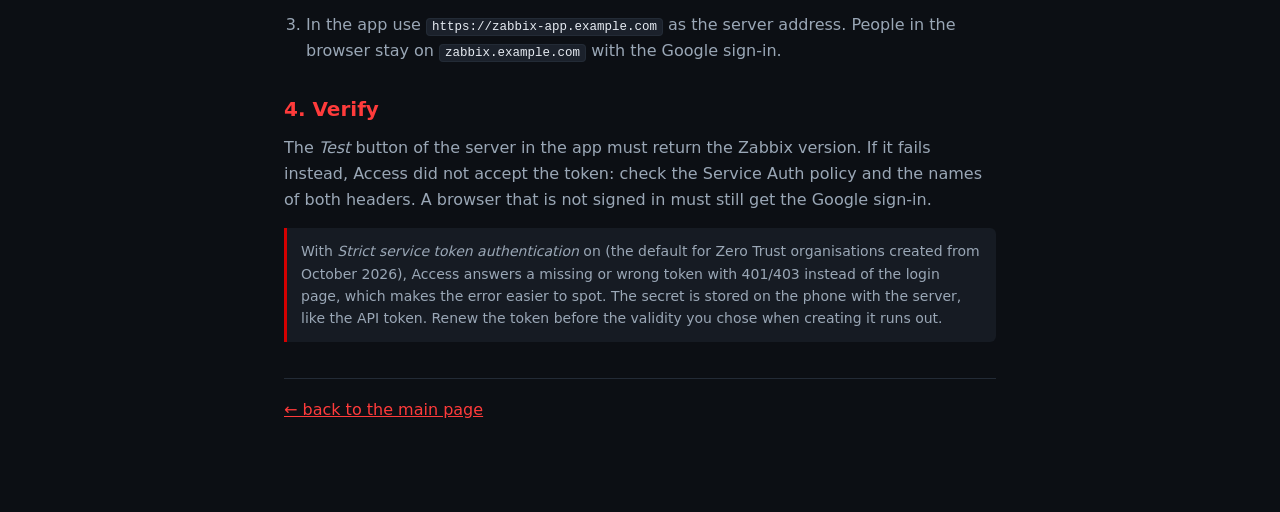
==== commit 11bf3cc9: "Website: add Ukrainian, Slovak, Turkish, Simplified Chinese and Korean All i18n pages (index, push, " ====
--- a/access.html
+++ b/access.html
@@ -19,6 +19,11 @@
         <button class="lang-opt" data-lang="es">ES</button>
         <button class="lang-opt" data-lang="fr">FR</button>
         <button class="lang-opt" data-lang="lv">LV</button>
+        <button class="lang-opt" data-lang="uk">UA</button>
+        <button class="lang-opt" data-lang="sk">SK</button>
+        <button class="lang-opt" data-lang="tr">TR</button>
+        <button class="lang-opt" data-lang="zh">ZH</button>
+        <button class="lang-opt" data-lang="ko">KO</button>
       </div>
     </div>
 
@@ -215,7 +220,157 @@
       "__title": "ZbxView — Cloudflare Access (Zero Trust) – Google tīmeklim, ZbxView bez pieteikšanās lapas",
       "__desc": "Zabbix aiz Cloudflare Access ar pieteikšanos ar Google pārlūkā un ZbxView ar servisa marķieri pielāgotās galvenēs vai ar klienta sertifikātu."
     };
-    var DICTS = { en: EN, de: DE, es: ES, fr: FR, lv: LV };
+    var UK = {
+      "title": "Cloudflare Access (Zero Trust) – Google для вебу, ZbxView без сторінки входу",
+      "intro": "Cloudflare Access ставить перед Zabbix вхід (Google, Microsoft Entra, GitHub…). У браузері це працює, але застосунок, що звертається до Zabbix API, не може пройти через сторінку входу – Access відповів би йому цією сторінкою замість даних. Тож люди й далі входять через Google у браузері, а ZbxView підтверджує себе інакше: <strong>сервісним токеном</strong> у власних HTTP-заголовках або <strong>клієнтським сертифікатом</strong> на окремому імені хоста.",
+      "s1_h": "1. Застосунок Access для Zabbix",
+      "s1_1": "У Cloudflare відкрийте <em>Zero Trust</em> → <em>Access controls</em> → <em>Applications</em> → <em>Add an application</em> → <em>Self-hosted</em> і введіть ім’я хоста Zabbix, наприклад <code>zabbix.example.com</code>.",
+      "s1_2": "Додайте політику з дією <strong>Allow</strong> для людей, наприклад <em>Include</em> → <em>Emails ending in</em> → <code>@example.com</code>, і виберіть Google як спосіб входу. Тепер браузер перед Zabbix просить увійти через Google.",
+      "s2_h": "2. Спосіб A – сервісний токен у заголовках (ZbxView 0.66+)",
+      "s2_1": "<em>Zero Trust</em> → <em>Access controls</em> → <em>Service credentials</em> → <em>Service Tokens</em> → <em>Create Service Token</em>. Скопіюйте <strong>Client ID</strong> і <strong>Client Secret</strong> – секрет Cloudflare показує лише один раз.",
+      "s2_2": "У застосунку Access для Zabbix додайте другу політику з дією <strong>Service Auth</strong> (не Allow – та вимагала б входу) і <em>Include</em> → <em>Service Token</em> → ваш токен.",
+      "s2_3": "Передайте токен застосунку як два заголовки, по одному на рядок. Куди:",
+      "s2_app_h": "Вручну в застосунку",
+      "s2_app_p": "Для сервера в <em>Безпека з’єднання</em> → <em>Власні HTTP-заголовки</em>.",
+      "s2_qr_h": "QR-код із модуля ZbxView connect 1.9+",
+      "s2_qr_p": "<em>Administration → Mobile configuration</em> → картка <em>Custom HTTP headers</em>. Відтоді кожен код під’єднання містить ці заголовки. <a href=\"connect.html\">Посібник до модуля</a>",
+      "s2_mdm_h": "MDM / Intune",
+      "s2_mdm_p": "Ключ <code>custom_headers</code> (рядок, один заголовок на рядок). <a href=\"mdm.html\">Таблиця ключів</a>",
+      "s2_note": "Токен лише пропускає застосунок через Access. Zabbix і далі перевіряє власний API-токен або пароль кожного користувача, тож у Zabbix кожен залишається собою.",
+      "s3_h": "3. Спосіб B – клієнтський сертифікат на окремому імені хоста для застосунку (ZbxView 0.46+)",
+      "s3_p": "Access із клієнтським сертифікатом (mTLS у Zero Trust) потребує власного кореневого CA і платного плану Zero Trust. На безкоштовному плані натомість використайте клієнтські сертифікати зони: дайте застосунку власне ім’я хоста, якого немає в застосунку Access.",
+      "s3_1": "У налаштуваннях тунелю додайте другий <em>Public hostname</em>, наприклад <code>zabbix-app.example.com</code>, що вказує на той самий Zabbix.",
+      "s3_2": "Захистіть його клієнтським сертифікатом і правилом WAF, як описано в <a href=\"mtls.html\">Клієнтський сертифікат (mTLS)</a>, і передайте сертифікат на телефони (QR, MDM або вручну).",
+      "s3_3": "У застосунку вкажіть адресою сервера <code>https://zabbix-app.example.com</code>. Люди в браузері залишаються на <code>zabbix.example.com</code> із входом через Google.",
+      "s4_h": "4. Перевірте",
+      "s4_p": "Кнопка <em>Тест</em> сервера в застосунку має повернути версію Zabbix. Якщо натомість виникає помилка, Access не прийняв токен: перевірте політику Service Auth і назви обох заголовків. Браузер без входу має й далі отримувати вхід через Google.",
+      "note": "Коли ввімкнено <em>Strict service token authentication</em> (типово для організацій Zero Trust, створених з жовтня 2026), Access на відсутній чи хибний токен відповідає 401/403 замість сторінки входу, тож помилку легше помітити. Секрет зберігається на телефоні разом із сервером, як і API-токен. Оновіть токен до того, як спливе строк дії, вибраний під час його створення.",
+      "back": "← назад до ZbxView",
+      "foot_back": "← назад на головну сторінку",
+      "__title": "ZbxView — Cloudflare Access (Zero Trust) – Google для вебу, ZbxView без сторінки входу",
+      "__desc": "Zabbix за Cloudflare Access із входом через Google у браузері, а ZbxView — із сервісним токеном у власних заголовках або з клієнтським сертифікатом."
+    };
+    var SK = {
+      "title": "Cloudflare Access (Zero Trust) – Google pre web, ZbxView bez prihlasovacej stránky",
+      "intro": "Cloudflare Access postaví pred Zabbix prihlásenie (Google, Microsoft Entra, GitHub…). V prehliadači to funguje, ale aplikácia volajúca Zabbix API cez prihlasovaciu stránku neprejde – Access by jej namiesto dát vrátil práve tú stránku. Ľudia sa preto v prehliadači naďalej prihlasujú cez Google a ZbxView sa preukáže inak: <strong>service tokenom</strong> vo vlastných HTTP hlavičkách alebo <strong>klientskym certifikátom</strong> na vlastnom názve hostiteľa.",
+      "s1_h": "1. Aplikácia Access pre Zabbix",
+      "s1_1": "V Cloudflare otvorte <em>Zero Trust</em> → <em>Access controls</em> → <em>Applications</em> → <em>Add an application</em> → <em>Self-hosted</em> a zadajte názov hostiteľa Zabbixu, napr. <code>zabbix.example.com</code>.",
+      "s1_2": "Pridajte politiku s akciou <strong>Allow</strong> pre ľudí, napr. <em>Include</em> → <em>Emails ending in</em> → <code>@example.com</code>, a ako spôsob prihlásenia zvoľte Google. Prehliadač teraz pred Zabbixom vyžaduje prihlásenie cez Google.",
+      "s2_h": "2. Cesta A – service token v hlavičkách (ZbxView 0.66+)",
+      "s2_1": "<em>Zero Trust</em> → <em>Access controls</em> → <em>Service credentials</em> → <em>Service Tokens</em> → <em>Create Service Token</em>. Skopírujte <strong>Client ID</strong> a <strong>Client Secret</strong> – secret Cloudflare ukáže len raz.",
+      "s2_2": "V aplikácii pre Zabbix pridajte druhú politiku s akciou <strong>Service Auth</strong> (nie Allow – tá by vyžadovala prihlásenie) a <em>Include</em> → <em>Service Token</em> → váš token.",
+      "s2_3": "Token odovzdajte aplikácii ako dve hlavičky, každú na samostatnom riadku. Kde:",
+      "s2_app_h": "Ručne v aplikácii",
+      "s2_app_p": "Pri serveri v <em>Zabezpečenie pripojenia</em> → <em>Vlastné HTTP hlavičky</em>.",
+      "s2_qr_h": "QR kód z modulu ZbxView connect 1.9+",
+      "s2_qr_p": "<em>Administration → Mobile configuration</em> → karta <em>Custom HTTP headers</em>. Každý párovací kód potom hlavičky nesie. <a href=\"connect.html\">Návod k modulu</a>",
+      "s2_mdm_h": "MDM / Intune",
+      "s2_mdm_p": "Kľúč <code>custom_headers</code> (reťazec, jedna hlavička na riadok). <a href=\"mdm.html\">Tabuľka kľúčov</a>",
+      "s2_note": "Token aplikáciu len prepustí cez Access. Zabbix aj naďalej overuje vlastný API token alebo heslo každého používateľa, takže v Zabbixe je každý sám sebou.",
+      "s3_h": "3. Cesta B – klientsky certifikát na názve hostiteľa pre aplikáciu (ZbxView 0.46+)",
+      "s3_p": "Access s klientskym certifikátom (mTLS v Zero Trust) potrebuje vlastnú koreňovú CA a platený plán Zero Trust. Na pláne Free použite namiesto toho klientske certifikáty zóny: dajte aplikácii vlastný názov hostiteľa, ktorý nie je v aplikácii Access.",
+      "s3_1": "V nastaveniach tunela pridajte druhý <em>Public hostname</em>, napr. <code>zabbix-app.example.com</code>, smerujúci na ten istý Zabbix.",
+      "s3_2": "Chráňte ho klientskym certifikátom a pravidlom WAF podľa návodu <a href=\"mtls.html\">Klientsky certifikát (mTLS)</a> a certifikát odovzdajte telefónom (QR, MDM alebo ručne).",
+      "s3_3": "V aplikácii použite ako adresu servera <code>https://zabbix-app.example.com</code>. Ľudia v prehliadači zostávajú na <code>zabbix.example.com</code> s prihlásením cez Google.",
+      "s4_h": "4. Overte",
+      "s4_p": "Tlačidlo <em>Test</em> pri serveri v aplikácii musí vrátiť verziu Zabbixu. Ak namiesto toho zlyhá, Access token neprijal: skontrolujte politiku Service Auth a názvy oboch hlavičiek. Neprihlásený prehliadač musí stále dostať prihlásenie cez Google.",
+      "note": "So zapnutým <em>Strict service token authentication</em> (predvolené pre organizácie Zero Trust založené od októbra 2026) Access na chýbajúci alebo chybný token odpovie 401/403 namiesto prihlasovacej stránky, takže chybu ľahšie odhalíte. Secret je uložený v telefóne pri serveri, rovnako ako API token. Token obnovte skôr, než vyprší platnosť, ktorú ste zvolili pri jeho vytvorení.",
+      "back": "← späť na ZbxView",
+      "foot_back": "← späť na hlavnú stránku",
+      "__title": "ZbxView — Cloudflare Access (Zero Trust) – Google pre web, ZbxView bez prihlasovacej stránky",
+      "__desc": "Zabbix za Cloudflare Access s prihlásením cez Google v prehliadači a ZbxView so service tokenom vo vlastných hlavičkách alebo s klientskym certifikátom."
+    };
+    var TR = {
+      "title": "Cloudflare Access (Zero Trust) – web için Google, ZbxView giriş sayfası olmadan",
+      "intro": "Cloudflare Access, Zabbix'in önüne bir oturum açma adımı (Google, Microsoft Entra, GitHub…) koyar. Bu tarayıcıda işe yarar, ancak Zabbix API'sini çağıran bir uygulama giriş sayfasını geçemez – Access ona veri yerine o sayfayla yanıt verir. Bu yüzden kişiler tarayıcıda Google ile oturum açmaya devam eder, ZbxView ise kendini başka bir yolla kanıtlar: özel HTTP başlıklarında bir <strong>servis token'ı</strong> ile ya da kendine ait bir ana bilgisayar adında <strong>istemci sertifikası</strong> ile.",
+      "s1_h": "1. Zabbix için Access uygulaması",
+      "s1_1": "Cloudflare'de <em>Zero Trust</em> → <em>Access controls</em> → <em>Applications</em> → <em>Add an application</em> → <em>Self-hosted</em> yolunu açın ve Zabbix ana bilgisayar adını girin, örn. <code>zabbix.example.com</code>.",
+      "s1_2": "Kişiler için eylemi <strong>Allow</strong> olan bir politika ekleyin, örn. <em>Include</em> → <em>Emails ending in</em> → <code>@example.com</code>, ve giriş yöntemi olarak Google'ı seçin. Tarayıcı artık Zabbix'ten önce Google ile oturum açmayı ister.",
+      "s2_h": "2. Yol A – başlıklarda servis token'ı (ZbxView 0.66+)",
+      "s2_1": "<em>Zero Trust</em> → <em>Access controls</em> → <em>Service credentials</em> → <em>Service Tokens</em> → <em>Create Service Token</em>. <strong>Client ID</strong> ve <strong>Client Secret</strong> değerlerini kopyalayın – Cloudflare secret'ı yalnızca bir kez gösterir.",
+      "s2_2": "Zabbix uygulamasına eylemi <strong>Service Auth</strong> olan ikinci bir politika ekleyin (Allow değil – o giriş ister) ve <em>Include</em> → <em>Service Token</em> → token'ınız.",
+      "s2_3": "Token'ı uygulamaya iki başlık olarak, her satıra bir tane verin. Nerede:",
+      "s2_app_h": "Uygulamada elle",
+      "s2_app_p": "Sunucu için <em>Bağlantı güvenliği</em> → <em>Özel HTTP başlıkları</em> içinde.",
+      "s2_qr_h": "ZbxView connect modülü 1.9+ ile QR kodu",
+      "s2_qr_p": "<em>Administration → Mobile configuration</em> → <em>Custom HTTP headers</em> kartı. Bundan sonra her eşleştirme kodu başlıkları taşır. <a href=\"connect.html\">Modül kılavuzu</a>",
+      "s2_mdm_h": "MDM / Intune",
+      "s2_mdm_p": "<code>custom_headers</code> anahtarı (string, her satıra bir başlık). <a href=\"mdm.html\">Anahtar tablosu</a>",
+      "s2_note": "Token uygulamayı yalnızca Access'ten geçirir. Zabbix yine her kullanıcının kendi API token'ını veya parolasını denetler; böylece herkes Zabbix'te kendisi olarak görünür.",
+      "s3_h": "3. Yol B – uygulama için ayrı bir ana bilgisayar adında istemci sertifikası (ZbxView 0.46+)",
+      "s3_p": "İstemci sertifikalı Access (Zero Trust'ta mTLS) kendi kök CA'nızı ve ücretli bir Zero Trust planını gerektirir. Free planda bunun yerine bölgenin istemci sertifikalarını kullanın: uygulamaya Access uygulamasında yer almayan kendi ana bilgisayar adını verin.",
+      "s3_1": "Tünelin ayarlarında aynı Zabbix'i gösteren ikinci bir <em>Public hostname</em> ekleyin, örn. <code>zabbix-app.example.com</code>.",
+      "s3_2": "Onu <a href=\"mtls.html\">İstemci sertifikası (mTLS)</a> bölümünde anlatıldığı gibi bir istemci sertifikası ve WAF kuralıyla koruyun ve sertifikayı telefonlara verin (QR, MDM veya elle).",
+      "s3_3": "Uygulamada sunucu adresi olarak <code>https://zabbix-app.example.com</code> kullanın. Tarayıcıdaki kişiler Google ile oturum açarak <code>zabbix.example.com</code> üzerinde kalır.",
+      "s4_h": "4. Doğrulayın",
+      "s4_p": "Uygulamadaki sunucunun <em>Test</em> düğmesi Zabbix sürümünü döndürmelidir. Bunun yerine başarısız olursa Access token'ı kabul etmemiştir: Service Auth politikasını ve iki başlığın adlarını kontrol edin. Oturum açmamış bir tarayıcı yine Google girişini almalıdır.",
+      "note": "<em>Strict service token authentication</em> açıkken (Ekim 2026'dan itibaren oluşturulan Zero Trust kuruluşlarında varsayılan), Access eksik veya yanlış bir token'a giriş sayfası yerine 401/403 ile yanıt verir; bu da hatayı fark etmeyi kolaylaştırır. Secret, API token'ı gibi telefonda sunucuyla birlikte saklanır. Token'ı oluştururken seçtiğiniz geçerlilik süresi dolmadan yenileyin.",
+      "back": "← ZbxView'a dön",
+      "foot_back": "← ana sayfaya dön",
+      "__title": "ZbxView — Cloudflare Access (Zero Trust) – web için Google, ZbxView giriş sayfası olmadan",
+      "__desc": "Tarayıcıda Google ile oturum açılan Cloudflare Access arkasında Zabbix ve özel başlıklarda servis token'ı ya da istemci sertifikasıyla ZbxView."
+    };
+    var ZH = {
+      "title": "Cloudflare Access（零信任）– 网页用 Google 登录，ZbxView 无需登录页面",
+      "intro": "Cloudflare Access 在 Zabbix 前面加了一道登录（Google、Microsoft Entra、GitHub…）。这在浏览器中可行，但调用 Zabbix API 的应用无法通过登录页面 – Access 会返回该页面而不是数据。因此，用户继续在浏览器中使用 Google 登录，而 ZbxView 以另一种方式证明身份：在自定义 HTTP 头中携带<strong>服务令牌</strong>，或在专用主机名上使用<strong>客户端证书</strong>。",
+      "s1_h": "1. 为 Zabbix 创建 Access 应用",
+      "s1_1": "在 Cloudflare 中打开 <em>Zero Trust</em> → <em>Access controls</em> → <em>Applications</em> → <em>Add an application</em> → <em>Self-hosted</em>，并输入 Zabbix 主机名，例如 <code>zabbix.example.com</code>。",
+      "s1_2": "为用户添加一条操作为 <strong>Allow</strong> 的策略，例如 <em>Include</em> → <em>Emails ending in</em> → <code>@example.com</code>，并选择 Google 作为登录方式。现在浏览器会在进入 Zabbix 之前要求使用 Google 登录。",
+      "s2_h": "2. 方式 A – 头中的服务令牌（ZbxView 0.66+）",
+      "s2_1": "<em>Zero Trust</em> → <em>Access controls</em> → <em>Service credentials</em> → <em>Service Tokens</em> → <em>Create Service Token</em>。复制 <strong>Client ID</strong> 和 <strong>Client Secret</strong> – Cloudflare 只显示一次 secret。",
+      "s2_2": "在 Zabbix 应用中添加第二条策略，操作为 <strong>Service Auth</strong>（不是 Allow – 那样会要求登录），并设置 <em>Include</em> → <em>Service Token</em> → 您的令牌。",
+      "s2_3": "将令牌以两个头的形式提供给应用，每行一个。可在以下位置设置：",
+      "s2_app_h": "在应用中手动设置",
+      "s2_app_p": "在服务器的 <em>连接安全</em> → <em>自定义 HTTP 头</em> 中。",
+      "s2_qr_h": "来自 ZbxView connect 模块 1.9+ 的二维码",
+      "s2_qr_p": "<em>Administration → Mobile configuration</em> → <em>Custom HTTP headers</em> 卡片。此后每个配对码都会携带这些头。<a href=\"connect.html\">模块指南</a>",
+      "s2_mdm_h": "MDM / Intune",
+      "s2_mdm_p": "配置键 <code>custom_headers</code>（字符串，每行一个头）。<a href=\"mdm.html\">配置键表</a>",
+      "s2_note": "令牌只负责让应用通过 Access。Zabbix 仍会检查每个用户自己的 API 令牌或密码，因此每个人在 Zabbix 中都是以自己的身份登录。",
+      "s3_h": "3. 方式 B – 为应用使用专用主机名并配合客户端证书（ZbxView 0.46+）",
+      "s3_p": "使用客户端证书的 Access（零信任中的 mTLS）需要您自己的根 CA 和付费的 Zero Trust 套餐。在免费套餐中，请改用区域的客户端证书：为应用提供一个不在 Access 应用中的专用主机名。",
+      "s3_1": "在隧道设置中添加第二个 <em>Public hostname</em>，例如 <code>zabbix-app.example.com</code>，指向同一个 Zabbix。",
+      "s3_2": "按照 <a href=\"mtls.html\">客户端证书 (mTLS)</a> 中的说明，用客户端证书和 WAF 规则保护它，并将证书分发到手机（二维码、MDM 或手动）。",
+      "s3_3": "在应用中使用 <code>https://zabbix-app.example.com</code> 作为服务器地址。浏览器中的用户仍然使用 <code>zabbix.example.com</code> 并通过 Google 登录。",
+      "s4_h": "4. 验证",
+      "s4_p": "应用中服务器的 <em>测试</em> 按钮必须返回 Zabbix 版本。如果失败，说明 Access 未接受令牌：请检查 Service Auth 策略和两个头的名称。未登录的浏览器仍必须看到 Google 登录页面。",
+      "note": "开启 <em>Strict service token authentication</em> 后（2026 年 10 月起创建的 Zero Trust 组织默认开启），对于缺失或错误的令牌，Access 会返回 401/403 而不是登录页面，从而更容易发现错误。secret 与服务器一起保存在手机上，与 API 令牌相同。请在创建令牌时所选的有效期到期前续订令牌。",
+      "back": "← 返回 ZbxView",
+      "foot_back": "← 返回主页",
+      "__title": "ZbxView — Cloudflare Access（零信任）– 网页用 Google 登录，ZbxView 无需登录页面",
+      "__desc": "Zabbix 位于 Cloudflare Access 之后，浏览器使用 Google 登录，ZbxView 则通过自定义头中的服务令牌或客户端证书访问。"
+    };
+    var KO = {
+      "title": "Cloudflare Access (Zero Trust) – 웹은 Google로, ZbxView는 로그인 페이지 없이",
+      "intro": "Cloudflare Access는 Zabbix 앞에 로그인(Google, Microsoft Entra, GitHub…)을 둡니다. 브라우저에서는 잘 작동하지만, Zabbix API를 호출하는 앱은 로그인 페이지를 통과할 수 없습니다. Access가 데이터 대신 그 페이지로 응답하기 때문입니다. 그래서 사람들은 브라우저에서 계속 Google로 로그인하고, ZbxView는 다른 방법으로 인증합니다. 사용자 지정 HTTP 헤더의 <strong>서비스 토큰</strong> 또는 별도 호스트 이름에서의 <strong>클라이언트 인증서</strong>입니다.",
+      "s1_h": "1. Zabbix용 Access 애플리케이션",
+      "s1_1": "Cloudflare에서 <em>Zero Trust</em> → <em>Access controls</em> → <em>Applications</em> → <em>Add an application</em> → <em>Self-hosted</em>를 열고 Zabbix 호스트 이름(예: <code>zabbix.example.com</code>)을 입력합니다.",
+      "s1_2": "사람용으로 동작이 <strong>Allow</strong>인 정책을 추가합니다. 예: <em>Include</em> → <em>Emails ending in</em> → <code>@example.com</code>. 로그인 방법으로 Google을 선택합니다. 이제 브라우저는 Zabbix 전에 Google 로그인을 요구합니다.",
+      "s2_h": "2. 방법 A – 헤더의 서비스 토큰 (ZbxView 0.66+)",
+      "s2_1": "<em>Zero Trust</em> → <em>Access controls</em> → <em>Service credentials</em> → <em>Service Tokens</em> → <em>Create Service Token</em>. <strong>Client ID</strong>와 <strong>Client Secret</strong>을 복사하세요. Cloudflare는 시크릿을 한 번만 보여 줍니다.",
+      "s2_2": "Zabbix 애플리케이션에 동작이 <strong>Service Auth</strong>인 두 번째 정책을 추가하고(Allow가 아님 – Allow는 로그인을 요구합니다) <em>Include</em> → <em>Service Token</em> → 만든 토큰을 지정합니다.",
+      "s2_3": "토큰을 두 개의 헤더로, 한 줄에 하나씩 앱에 전달합니다. 전달 위치:",
+      "s2_app_h": "앱에서 수동으로",
+      "s2_app_p": "서버의 <em>연결 보안</em> → <em>사용자 지정 HTTP 헤더</em>에서.",
+      "s2_qr_h": "ZbxView connect 모듈 1.9+의 QR 코드",
+      "s2_qr_p": "<em>Administration → Mobile configuration</em> → <em>Custom HTTP headers</em> 카드. 이후 모든 페어링 코드에 헤더가 포함됩니다. <a href=\"connect.html\">모듈 가이드</a>",
+      "s2_mdm_h": "MDM / Intune",
+      "s2_mdm_p": "키 <code>custom_headers</code> (문자열, 한 줄에 헤더 하나). <a href=\"mdm.html\">키 표</a>",
+      "s2_note": "토큰은 앱이 Access를 통과하게 할 뿐입니다. Zabbix는 여전히 각 사용자의 API 토큰이나 비밀번호를 확인하므로 Zabbix에서는 모두 자기 계정으로 사용합니다.",
+      "s3_h": "3. 방법 B – 앱용 호스트 이름의 클라이언트 인증서 (ZbxView 0.46+)",
+      "s3_p": "클라이언트 인증서를 사용하는 Access(Zero Trust의 mTLS)에는 자체 루트 CA와 유료 Zero Trust 요금제가 필요합니다. Free 요금제에서는 대신 영역(zone)의 클라이언트 인증서를 사용하세요. Access 애플리케이션에 포함되지 않은 별도 호스트 이름을 앱에 할당합니다.",
+      "s3_1": "터널 설정에서 같은 Zabbix를 가리키는 두 번째 <em>Public hostname</em>(예: <code>zabbix-app.example.com</code>)을 추가합니다.",
+      "s3_2": "<a href=\"mtls.html\">클라이언트 인증서 (mTLS)</a>에 설명된 대로 클라이언트 인증서와 WAF 규칙으로 보호하고, 인증서를 휴대폰에 배포합니다(QR, MDM 또는 수동).",
+      "s3_3": "앱에서는 서버 주소로 <code>https://zabbix-app.example.com</code>을 사용합니다. 브라우저 사용자는 Google 로그인과 함께 <code>zabbix.example.com</code>을 계속 사용합니다.",
+      "s4_h": "4. 확인",
+      "s4_p": "앱에서 서버의 <em>테스트</em> 버튼은 Zabbix 버전을 반환해야 합니다. 실패한다면 Access가 토큰을 받아들이지 않은 것입니다. Service Auth 정책과 두 헤더의 이름을 확인하세요. 로그인하지 않은 브라우저에는 여전히 Google 로그인이 표시되어야 합니다.",
+      "note": "<em>Strict service token authentication</em>이 켜져 있으면(2026년 10월 이후 생성된 Zero Trust 조직의 기본값) Access는 토큰이 없거나 잘못된 경우 로그인 페이지 대신 401/403으로 응답하므로 오류를 찾기 쉽습니다. 시크릿은 API 토큰처럼 서버와 함께 휴대폰에 저장됩니다. 생성 시 정한 유효 기간이 끝나기 전에 토큰을 갱신하세요.",
+      "back": "← ZbxView로 돌아가기",
+      "foot_back": "← 메인 페이지로 돌아가기",
+      "__title": "ZbxView — Cloudflare Access (Zero Trust) – 웹은 Google로, ZbxView는 로그인 페이지 없이",
+      "__desc": "브라우저에서는 Google 로그인으로 Cloudflare Access 뒤의 Zabbix에 접속하고, ZbxView는 사용자 지정 헤더의 서비스 토큰이나 클라이언트 인증서로 접속합니다."
+    };
+    var DICTS = { en: EN, de: DE, es: ES, fr: FR, lv: LV, uk: UK, sk: SK, tr: TR, zh: ZH, ko: KO };
     var htmlEl = document.documentElement;
     var descEl = document.querySelector('meta[name="description"]');
     htmlEl.__csTitle = document.title;
@@ -232,7 +387,7 @@
       }
       document.title = dict ? dict.__title : htmlEl.__csTitle;
       if (descEl) descEl.setAttribute('content', dict ? dict.__desc : htmlEl.__csDesc);
-      htmlEl.lang = lang;
+      htmlEl.lang = lang === 'zh' ? 'zh-Hans' : lang;
       try { localStorage.setItem('zbxlang', lang); } catch (e) {}
       var opts = document.querySelectorAll('.lang-opt');
       for (var j = 0; j < opts.length; j++) opts[j].classList.toggle('active', opts[j].dataset.lang === lang);
@@ -244,7 +399,7 @@
     var saved; try { saved = localStorage.getItem('zbxlang'); } catch (e) {}
     var nav = (navigator.language || '').slice(0, 2).toLowerCase();
     var lang = saved
-      || (nav === 'cs' || nav === 'sk' ? 'cs' : (DICTS[nav] ? nav : 'en'));
+      || (nav === 'cs' ? 'cs' : (DICTS[nav] ? nav : 'en'));
     apply(lang);
   })();
   </script>
--- a/styles.css
+++ b/styles.css
@@ -51,7 +51,7 @@
 @media (max-width: 1240px) { .nav nav { gap: 15px; font-size: 13px; } }
 @media (max-width: 1080px) { .nav nav { display: none; } }
 .nav nav a:hover { color: var(--text); }
-.lang-switch { display: inline-flex; border: 1px solid var(--line); border-radius: 8px; overflow: hidden; flex: none; }
+.lang-switch { display: inline-flex; flex-wrap: wrap; border: 1px solid var(--line); border-radius: 8px; overflow: hidden; flex: none; max-width: 100%; }
 .lang-opt { border: none; background: transparent; color: var(--muted); font-family: var(--mono); font-size: 12px; font-weight: 700; padding: 6px 11px; cursor: pointer; transition: color .15s, background .15s; }
 .lang-opt:hover { color: var(--text); }
 .lang-opt.active { background: var(--red); color: #fff; }
@@ -350,7 +350,7 @@
 .doc a { color: var(--red-soft); text-decoration: underline; }
 .back { display: inline-block; margin-bottom: 24px; font-family: var(--mono); font-size: 13px; color: var(--muted); }
 .back:hover { color: var(--text); }
-.doc-top { display: flex; align-items: center; justify-content: space-between; gap: 12px; margin-bottom: 6px; }
+.doc-top { display: flex; flex-wrap: wrap; align-items: center; justify-content: space-between; gap: 12px; margin-bottom: 6px; }
 .doc-top .back { margin-bottom: 0; }
 
 /* MDM guide: numbered steps, a key table and a callout. */
